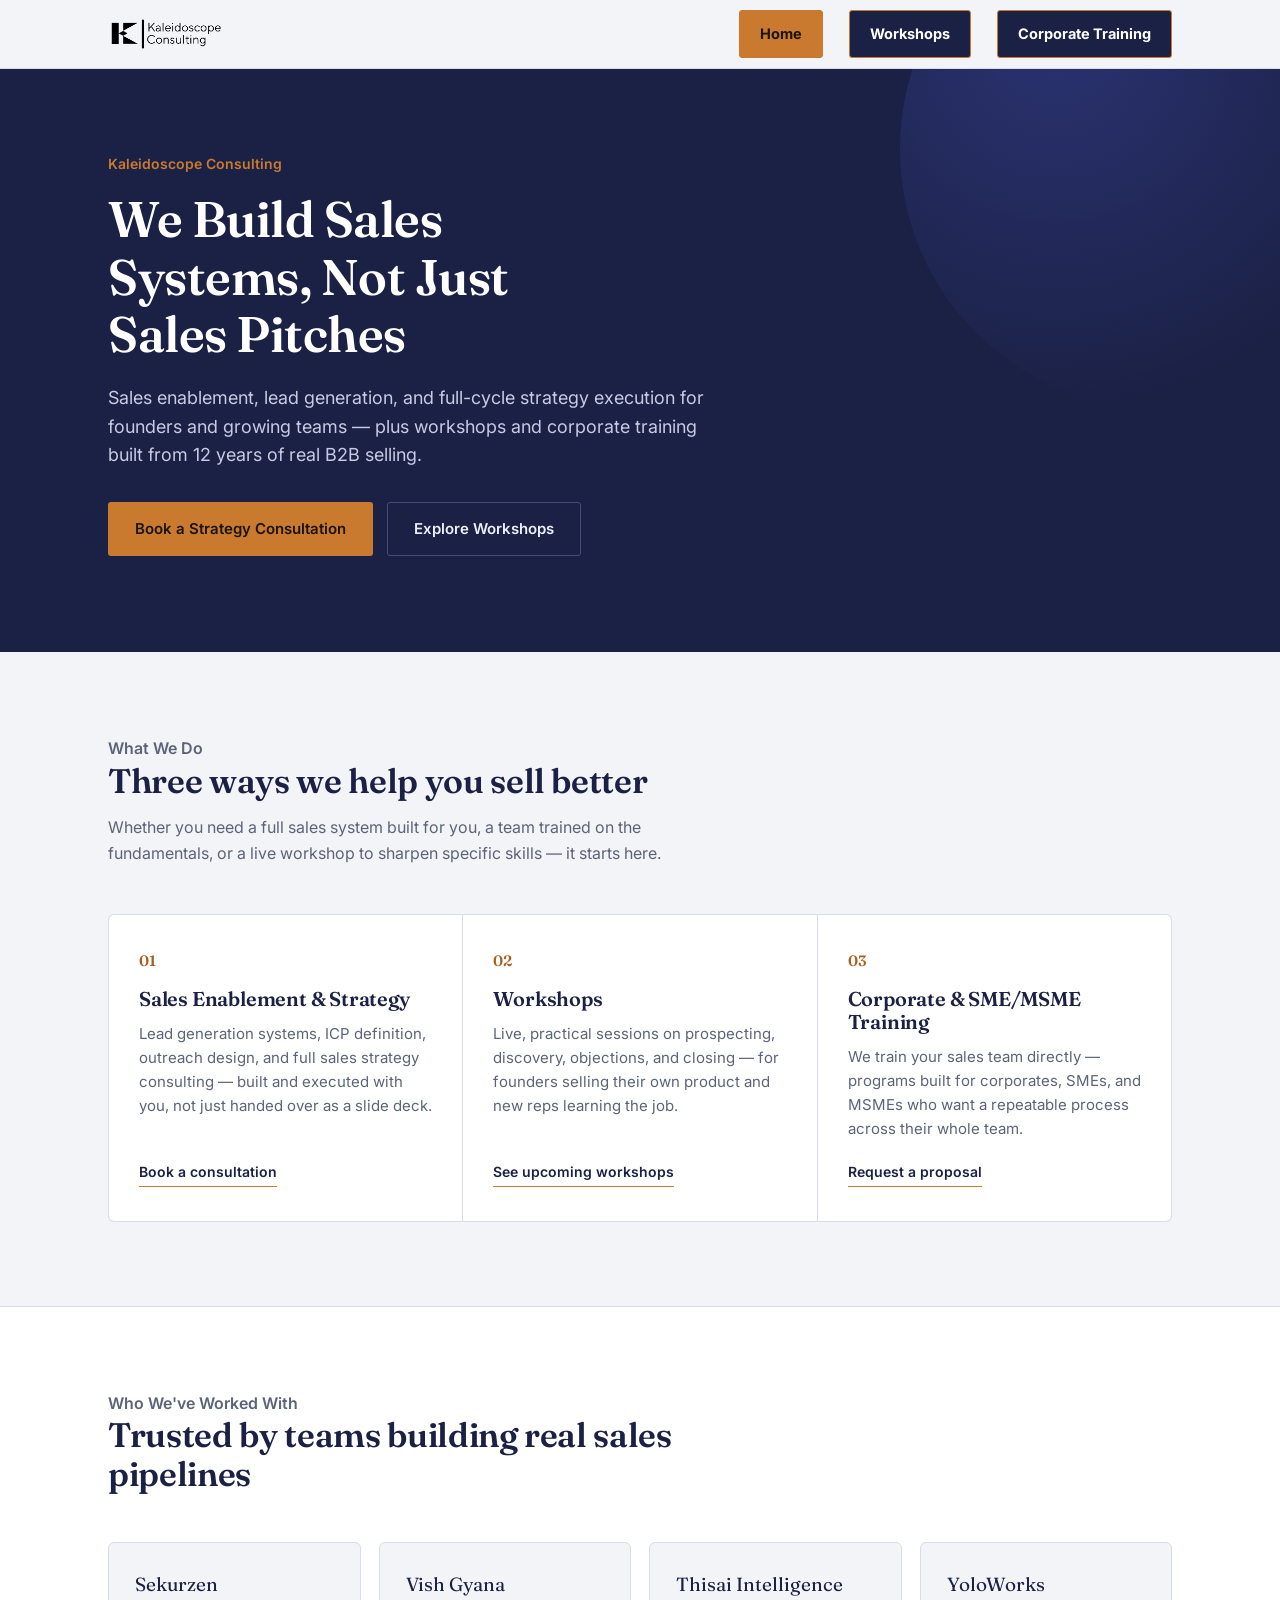
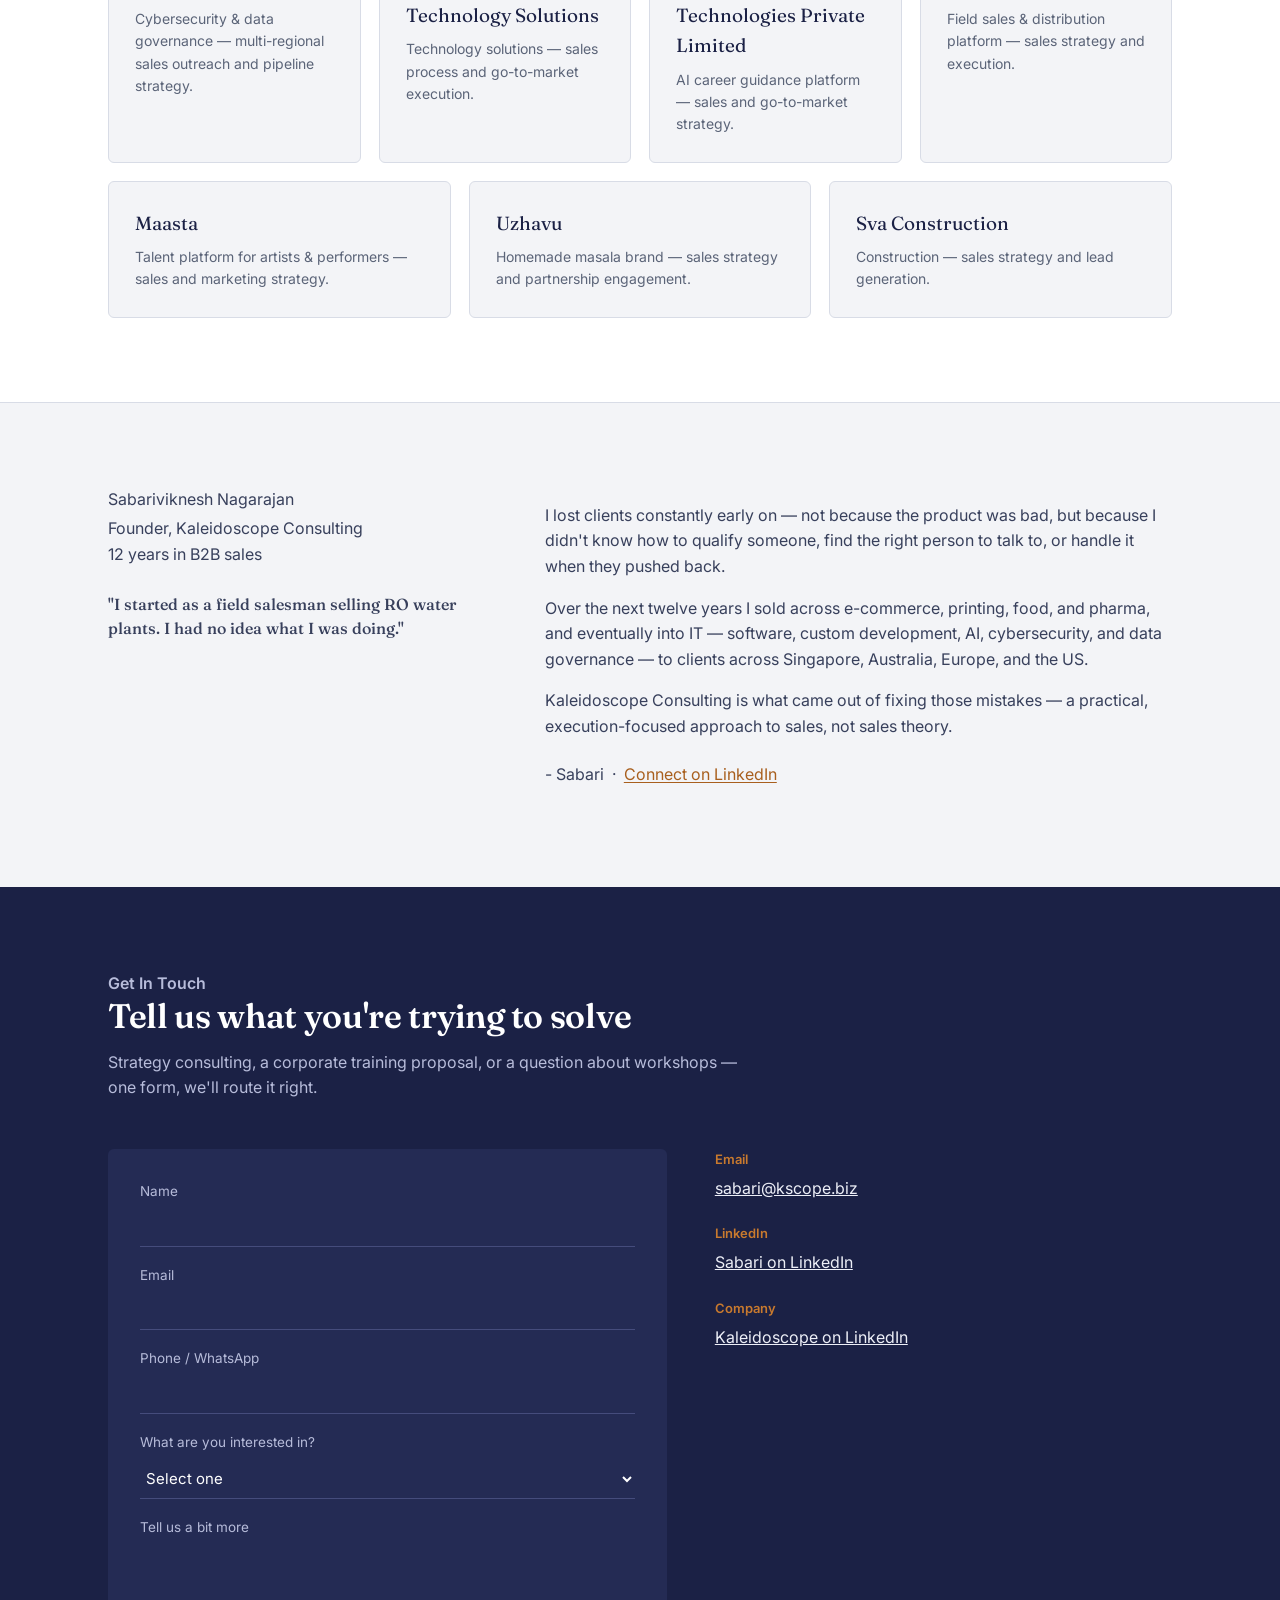
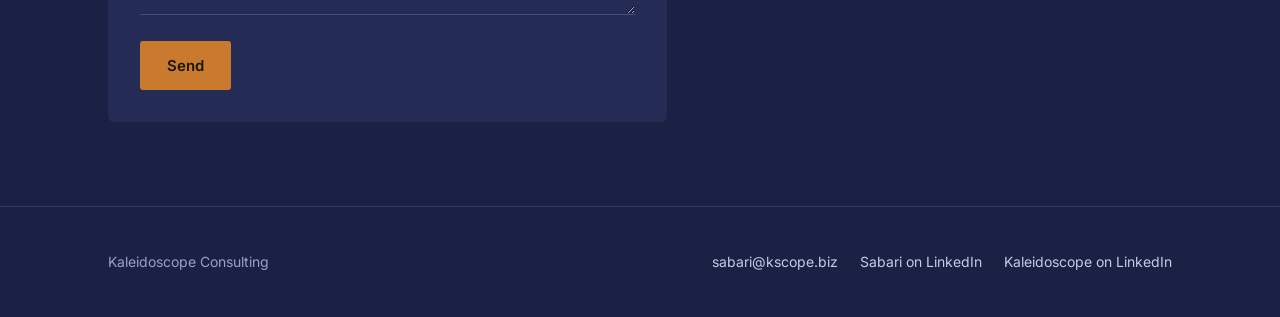
==== index.html @ 4e363335 "Add files via upload" ====
<!DOCTYPE html>
<html lang="en">
<head>
<meta charset="UTF-8" />
<meta name="viewport" content="width=device-width, initial-scale=1.0" />
<title>Kaleidoscope Consulting — Sales Enablement, Workshops & Corporate Training</title>
<link rel="preconnect" href="https://fonts.googleapis.com">
<link rel="preconnect" href="https://fonts.gstatic.com" crossorigin>
<link href="https://fonts.googleapis.com/css2?family=Fraunces:opsz,wght@9..144,400;9..144,500;9..144,600;9..144,700&family=Inter:wght@400;500;600;700&display=swap" rel="stylesheet">
<style>
  :root{
    --ink:#1B2145;
    --ink-2:#242B54;
    --paper:#F3F4F7;
    --paper-2:#FFFFFF;
    --text:#20233B;
    --slate:#5B6478;
    --line:#D8DCE6;
    --amber:#C97A2E;
    --amber-deep:#A85F1E;
  }
  *{box-sizing:border-box;}
  html{scroll-behavior:smooth;}
  @media (prefers-reduced-motion: reduce){ html{scroll-behavior:auto;} *{animation:none !important; transition:none !important;} }
  body{ margin:0; font-family:'Inter',-apple-system,sans-serif; color:var(--text); background:var(--paper); line-height:1.6; }
  h1,h2,h3,.serif{ font-family:'Fraunces',Georgia,serif; font-weight:600; color:var(--ink); line-height:1.15; letter-spacing:-0.01em; }
  a{color:inherit;} img{max-width:100%; display:block;}
  .wrap{max-width:1120px; margin:0 auto; padding:0 28px;}
  a:focus-visible, button:focus-visible{ outline:2px solid var(--amber); outline-offset:3px; }

  nav{ position:sticky; top:0; z-index:40; background:var(--paper); border-bottom:1px solid var(--line); }
  nav .wrap{ display:flex; align-items:center; justify-content:space-between; height:68px; }
  .brand img{height:32px; width:auto; display:block;}
  .nav-links{display:flex; gap:26px; align-items:center;}
  .nav-links a{font-size:14.5px; color:var(--slate); text-decoration:none;}
  .nav-links a:hover{color:var(--ink);}
  .nav-cta{ background:var(--ink); color:#FFFFFF !important; padding:11px 20px; border-radius:3px; font-size:14px; font-weight:700; text-decoration:none; white-space:nowrap; border:1.5px solid var(--amber); }
  .nav-cta:hover{background:var(--ink-2);}
  .nav-cta.current{background:var(--amber); color:#1B1508 !important;}
  .nav-cta.current:hover{background:var(--amber-deep); color:#fff !important;}
  @media (max-width:820px){ .nav-links a:not(.nav-cta){display:none;} }

  .hero{ background:var(--ink); color:#EDEFF7; padding:84px 0 96px; position:relative; overflow:hidden; }
  .hero:before{ content:""; position:absolute; right:-140px; top:-180px; width:520px; height:520px; border-radius:50%; background:radial-gradient(circle at 30% 30%, #2A3270, transparent 70%); }
  .hero .wrap{position:relative;}
  .kicker{font-size:14px; color:var(--amber); font-weight:600; margin:0 0 16px;}
  .hero h1{ color:#fff; font-size:clamp(32px,4.6vw,50px); margin:0 0 20px; max-width:16ch; }
  .hero p.lede{ font-size:18px; color:#C7CBE2; max-width:56ch; margin:0 0 32px; }
  .hero-ctas{display:flex; gap:14px; flex-wrap:wrap;}
  .btn{ display:inline-block; padding:14px 26px; border-radius:3px; font-weight:600; font-size:15px; text-decoration:none; border:1px solid transparent; cursor:pointer; font-family:inherit; }
  .btn-primary{background:var(--amber); color:#1B1508;}
  .btn-primary:hover{background:var(--amber-deep);}
  .btn-ghost{background:transparent; color:#EDEFF7; border-color:#454C7C;}
  .btn-ghost:hover{border-color:#828AC0;}
  .btn-dark{background:var(--ink); color:#fff;}
  .btn-dark:hover{background:var(--ink-2);}

  section{padding:84px 0;}
  .section-head{max-width:640px; margin:0 0 48px;}
  .section-head h2{font-size:clamp(26px,3.2vw,34px); margin:0 0 14px;}
  .section-head p{color:var(--slate); font-size:16px; margin:0;}
  .label{display:inline-block; font-size:13px; font-weight:600; color:var(--amber-deep); margin:0 0 10px;}

  /* PILLARS */
  .pillars{display:grid; grid-template-columns:repeat(3,1fr); gap:1px; background:var(--line); border:1px solid var(--line); border-radius:6px; overflow:hidden;}
  @media (max-width:860px){ .pillars{grid-template-columns:1fr;} }
  .pillar{background:var(--paper-2); padding:34px 30px; display:flex; flex-direction:column;}
  .pillar .num{font-family:'Fraunces',serif; font-size:15px; color:var(--amber-deep); font-weight:600; margin-bottom:14px;}
  .pillar h3{font-size:20px; margin:0 0 12px;}
  .pillar p{color:var(--slate); font-size:15px; margin:0 0 20px; flex-grow:1;}
  .pillar a{font-size:14px; font-weight:600; color:var(--ink); text-decoration:none; border-bottom:1.5px solid var(--amber); padding-bottom:2px; align-self:flex-start;}

  /* CLIENTS */
  .clients{background:var(--paper-2); border-top:1px solid var(--line); border-bottom:1px solid var(--line);}
  .clients-row{display:flex; flex-wrap:wrap; gap:18px; align-items:stretch;}
  .client-card{ flex:1 1 220px; background:var(--paper); border:1px solid var(--line); border-radius:6px; padding:26px; }
  .client-card .name{font-family:'Fraunces',serif; font-size:19px; color:var(--ink); margin:0 0 8px;}
  .client-card .desc{font-size:14px; color:var(--slate); margin:0;}

  /* STORY */
  .story-grid{display:grid; grid-template-columns:0.85fr 1.4fr; gap:56px;}
  @media (max-width:800px){ .story-grid{grid-template-columns:1fr;} }
  .story-name{font-size:22px; margin:0 0 4px;}
  .story-role{color:var(--slate); font-size:15px; margin:0 0 24px;}
  .story-quote{ font-family:'Fraunces',serif; font-size:21px; line-height:1.5; color:var(--ink); margin:0 0 20px; font-weight:500; }
  .story p{font-size:16px; color:#38405C; max-width:62ch;}
  .story-sig{margin-top:22px; font-size:14.5px; color:var(--slate);}
  .story-sig a{color:var(--amber-deep); text-decoration:underline; text-underline-offset:2px;}

  /* CONTACT */
  .contact{background:var(--ink); color:#EDEFF7;}
  .contact .section-head h2{color:#fff;}
  .contact .section-head p{color:#B7BCDA;}
  .contact-grid{display:grid; grid-template-columns:1.1fr 0.9fr; gap:48px; align-items:start;}
  @media (max-width:820px){ .contact-grid{grid-template-columns:1fr;} }
  .contact-form{background:var(--ink-2); border-radius:6px; padding:32px;}
  .field{margin-bottom:18px;}
  .field label{display:block; font-size:13.5px; color:#B7BCDA; margin-bottom:6px;}
  .field input, .field textarea, .field select{ width:100%; border:none; border-bottom:1.5px solid #454C7C; background:transparent; padding:9px 2px; font-family:'Inter',sans-serif; font-size:15px; color:#fff; }
  .field select option{color:#111;}
  .field input:focus, .field textarea:focus, .field select:focus{border-bottom-color:var(--amber);}
  .field textarea{resize:vertical; min-height:70px;}
  .contact-points{display:flex; flex-direction:column; gap:22px;}
  .contact-point .k{font-size:13px; color:var(--amber); font-weight:600; margin:0 0 6px;}
  .contact-point .v{font-size:16px; color:#EDEFF7; margin:0;}
  .contact-point a{color:#EDEFF7; text-decoration:underline;}

  footer{background:var(--ink); color:#9AA0C9; padding:44px 0; font-size:14px; border-top:1px solid #333A6E;}
  footer .wrap{display:flex; justify-content:space-between; flex-wrap:wrap; gap:14px;}
  footer a{color:#C7CBE2; text-decoration:none;}
  footer a:hover{color:#fff;}
  .footer-links{display:flex; gap:22px; flex-wrap:wrap;}
</style>
</head>
<body>

<nav>
  <div class="wrap">
    <a class="brand" href="index.html"><img src="[data-uri]" alt="Kaleidoscope Consulting" /></a>
    <div class="nav-links">
      <a class="nav-cta current" href="index.html">Home</a>
      <a class="nav-cta" href="workshops.html">Workshops</a>
      <a class="nav-cta" href="corporate-training.html">Corporate Training</a>
    </div>
  </div>
</nav>

<header class="hero">
  <div class="wrap">
    <p class="kicker">Kaleidoscope Consulting</p>
    <h1>We Build Sales Systems, Not Just Sales Pitches</h1>
    <p class="lede">Sales enablement, lead generation, and full-cycle strategy execution for founders and growing teams — plus workshops and corporate training built from 12 years of real B2B selling.</p>
    <div class="hero-ctas">
      <a class="btn btn-primary" href="#contact">Book a Strategy Consultation</a>
      <a class="btn btn-ghost" href="workshops.html">Explore Workshops</a>
    </div>
  </div>
</header>

<section id="strategy">
  <div class="wrap">
    <div class="section-head">
      <p class="label">What We Do</p>
      <h2>Three ways we help you sell better</h2>
      <p>Whether you need a full sales system built for you, a team trained on the fundamentals, or a live workshop to sharpen specific skills — it starts here.</p>
    </div>

    <div class="pillars">
      <div class="pillar">
        <div class="num">01</div>
        <h3>Sales Enablement & Strategy</h3>
        <p>Lead generation systems, ICP definition, outreach design, and full sales strategy consulting — built and executed with you, not just handed over as a slide deck.</p>
        <a href="#contact">Book a consultation</a>
      </div>
      <div class="pillar">
        <div class="num">02</div>
        <h3>Workshops</h3>
        <p>Live, practical sessions on prospecting, discovery, objections, and closing — for founders selling their own product and new reps learning the job.</p>
        <a href="workshops.html">See upcoming workshops</a>
      </div>
      <div class="pillar">
        <div class="num">03</div>
        <h3>Corporate & SME/MSME Training</h3>
        <p>We train your sales team directly — programs built for corporates, SMEs, and MSMEs who want a repeatable process across their whole team.</p>
        <a href="#contact">Request a proposal</a>
      </div>
    </div>
  </div>
</section>

<section class="clients" id="clients">
  <div class="wrap">
    <div class="section-head">
      <p class="label">Who We've Worked With</p>
      <h2>Trusted by teams building real sales pipelines</h2>
    </div>
    <div class="clients-row">
      <div class="client-card">
        <p class="name">Sekurzen</p>
        <p class="desc">Cybersecurity & data governance — multi-regional sales outreach and pipeline strategy.</p>
      </div>
      <div class="client-card">
        <p class="name">Vish Gyana Technology Solutions</p>
        <p class="desc">Technology solutions — sales process and go-to-market execution.</p>
      </div>
      <div class="client-card">
        <p class="name">Thisai Intelligence Technologies Private Limited</p>
        <p class="desc">AI career guidance platform — sales and go-to-market strategy.</p>
      </div>
      <div class="client-card">
        <p class="name">YoloWorks</p>
        <p class="desc">Field sales & distribution platform — sales strategy and execution.</p>
      </div>
      <div class="client-card">
        <p class="name">Maasta</p>
        <p class="desc">Talent platform for artists & performers — sales and marketing strategy.</p>
      </div>
      <div class="client-card">
        <p class="name">Uzhavu</p>
        <p class="desc">Homemade masala brand — sales strategy and partnership engagement.</p>
      </div>
      <div class="client-card">
        <p class="name">Sva Construction</p>
        <p class="desc">Construction — sales strategy and lead generation.</p>
      </div>
    </div>
  </div>
</section>

<section class="story">
  <div class="wrap story-grid">
    <div>
      <p class="story-name">Sabariviknesh Nagarajan</p>
      <p class="story-role">Founder, Kaleidoscope Consulting<br>12 years in B2B sales</p>
      <p class="story-quote">"I started as a field salesman selling RO water plants. I had no idea what I was doing."</p>
    </div>
    <div>
      <p>I lost clients constantly early on — not because the product was bad, but because I didn't know how to qualify someone, find the right person to talk to, or handle it when they pushed back.</p>
      <p>Over the next twelve years I sold across e-commerce, printing, food, and pharma, and eventually into IT — software, custom development, AI, cybersecurity, and data governance — to clients across Singapore, Australia, Europe, and the US.</p>
      <p>Kaleidoscope Consulting is what came out of fixing those mistakes — a practical, execution-focused approach to sales, not sales theory.</p>
      <p class="story-sig">- Sabari &nbsp;·&nbsp; <a href="https://www.linkedin.com/in/sabariviknesh/" target="_blank" rel="noopener">Connect on LinkedIn</a></p>
    </div>
  </div>
</section>

<section class="contact" id="contact">
  <div class="wrap">
    <div class="section-head">
      <p class="label">Get In Touch</p>
      <h2>Tell us what you're trying to solve</h2>
      <p>Strategy consulting, a corporate training proposal, or a question about workshops — one form, we'll route it right.</p>
    </div>

    <div class="contact-grid">
      <form class="contact-form" action="https://formsubmit.co/sabari@kscope.biz" method="POST">
        <input type="hidden" name="_subject" value="Kaleidoscope Consulting — Website Enquiry" />
        <input type="hidden" name="_captcha" value="false" />
        <div class="field">
          <label for="c-name">Name</label>
          <input id="c-name" name="Name" type="text" required />
        </div>
        <div class="field">
          <label for="c-email">Email</label>
          <input id="c-email" name="Email" type="email" required />
        </div>
        <div class="field">
          <label for="c-phone">Phone / WhatsApp</label>
          <input id="c-phone" name="Phone" type="tel" required />
        </div>
        <div class="field">
          <label for="c-interest">What are you interested in?</label>
          <select id="c-interest" name="Interested In" required>
            <option value="">Select one</option>
            <option value="Sales Enablement & Strategy">Sales Enablement & Strategy</option>
            <option value="Workshops">Workshops</option>
            <option value="Corporate / SME / MSME Training">Corporate / SME / MSME Training</option>
            <option value="Not sure yet">Not sure yet</option>
          </select>
        </div>
        <div class="field">
          <label for="c-msg">Tell us a bit more</label>
          <textarea id="c-msg" name="Message" required></textarea>
        </div>
        <button class="btn btn-primary" type="submit">Send</button>
      </form>

      <div class="contact-points">
        <div class="contact-point">
          <p class="k">Email</p>
          <p class="v"><a href="mailto:sabari@kscope.biz">sabari@kscope.biz</a></p>
        </div>
        <div class="contact-point">
          <p class="k">LinkedIn</p>
          <p class="v"><a href="https://www.linkedin.com/in/sabariviknesh/" target="_blank" rel="noopener">Sabari on LinkedIn</a></p>
        </div>
        <div class="contact-point">
          <p class="k">Company</p>
          <p class="v"><a href="https://www.linkedin.com/company/kscope-consulting/?viewAsMember=true" target="_blank" rel="noopener">Kaleidoscope on LinkedIn</a></p>
        </div>
      </div>
    </div>
  </div>
</section>

<footer>
  <div class="wrap">
    <span>Kaleidoscope Consulting</span>
    <div class="footer-links">
      <a href="mailto:sabari@kscope.biz">sabari@kscope.biz</a>
      <a href="https://www.linkedin.com/in/sabariviknesh/" target="_blank" rel="noopener">Sabari on LinkedIn</a>
      <a href="https://www.linkedin.com/company/kscope-consulting/?viewAsMember=true" target="_blank" rel="noopener">Kaleidoscope on LinkedIn</a>
    </div>
  </div>
</footer>

</body>
</html>
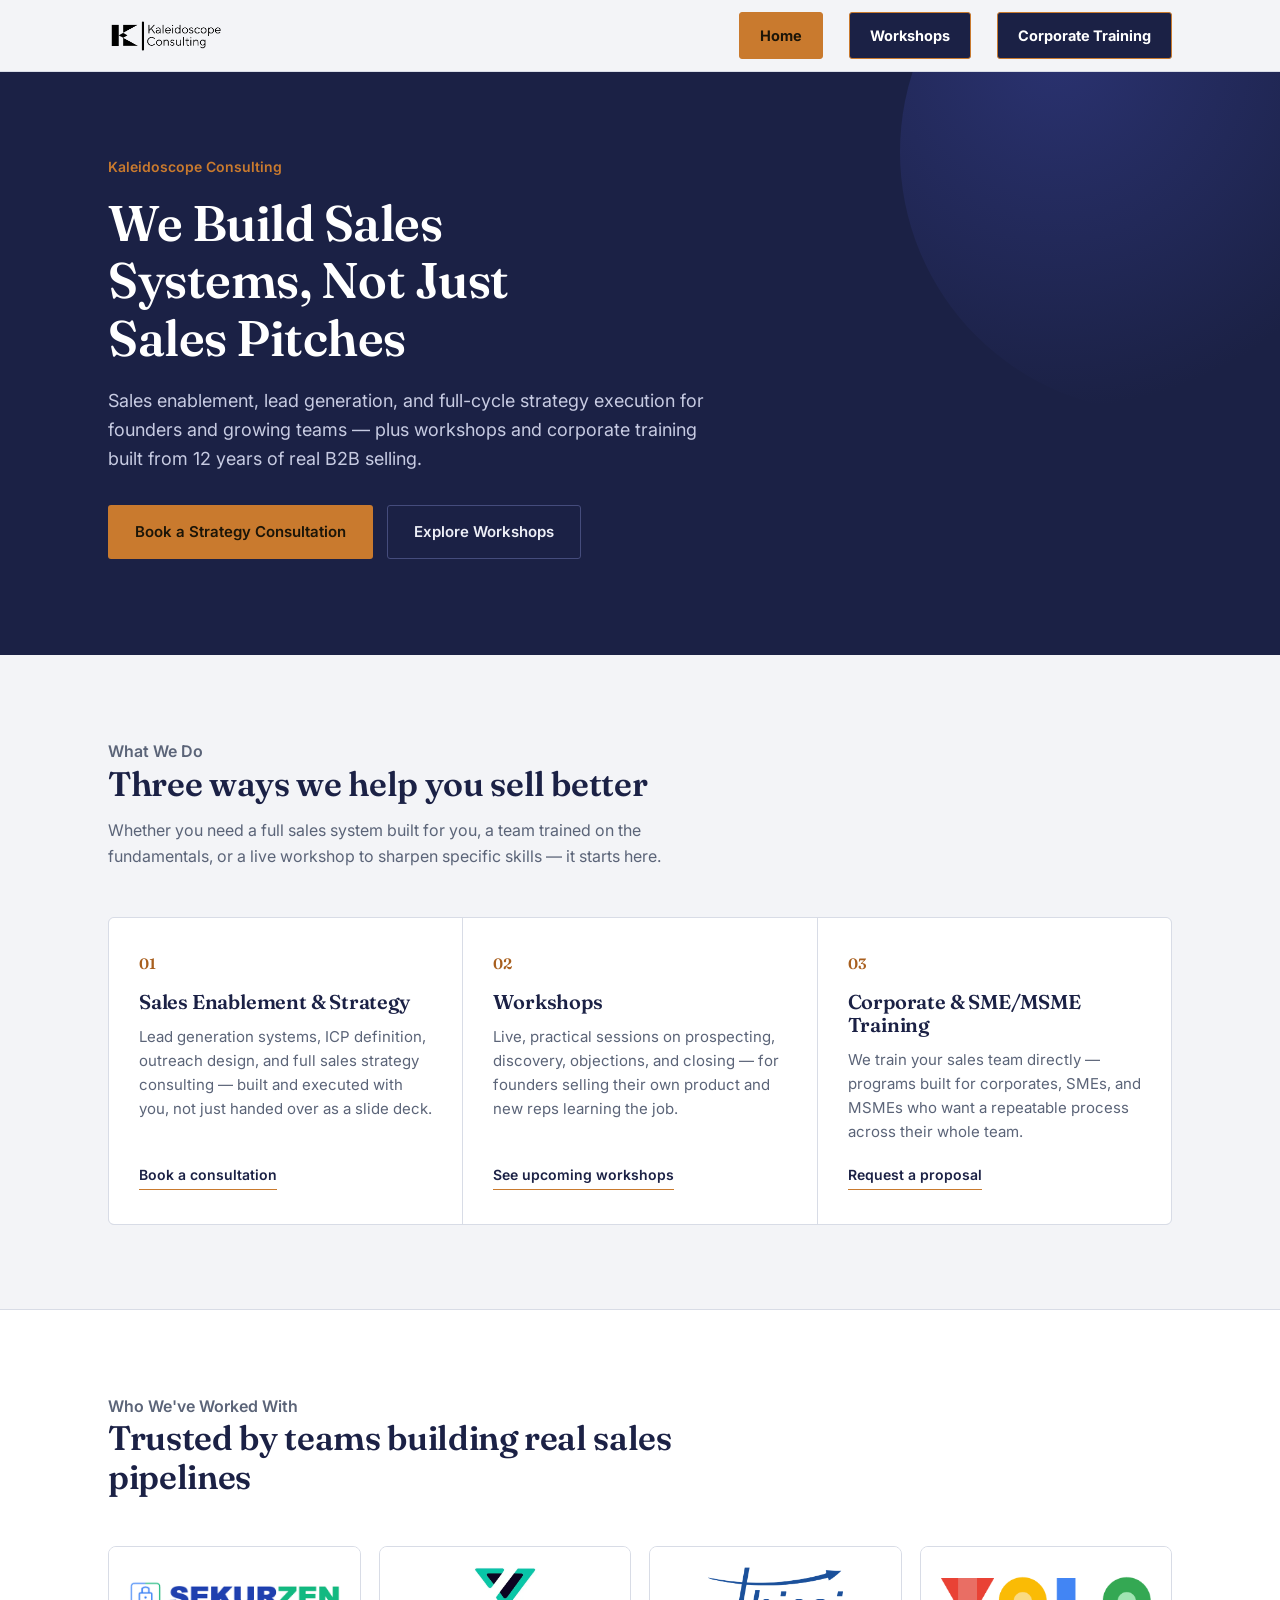
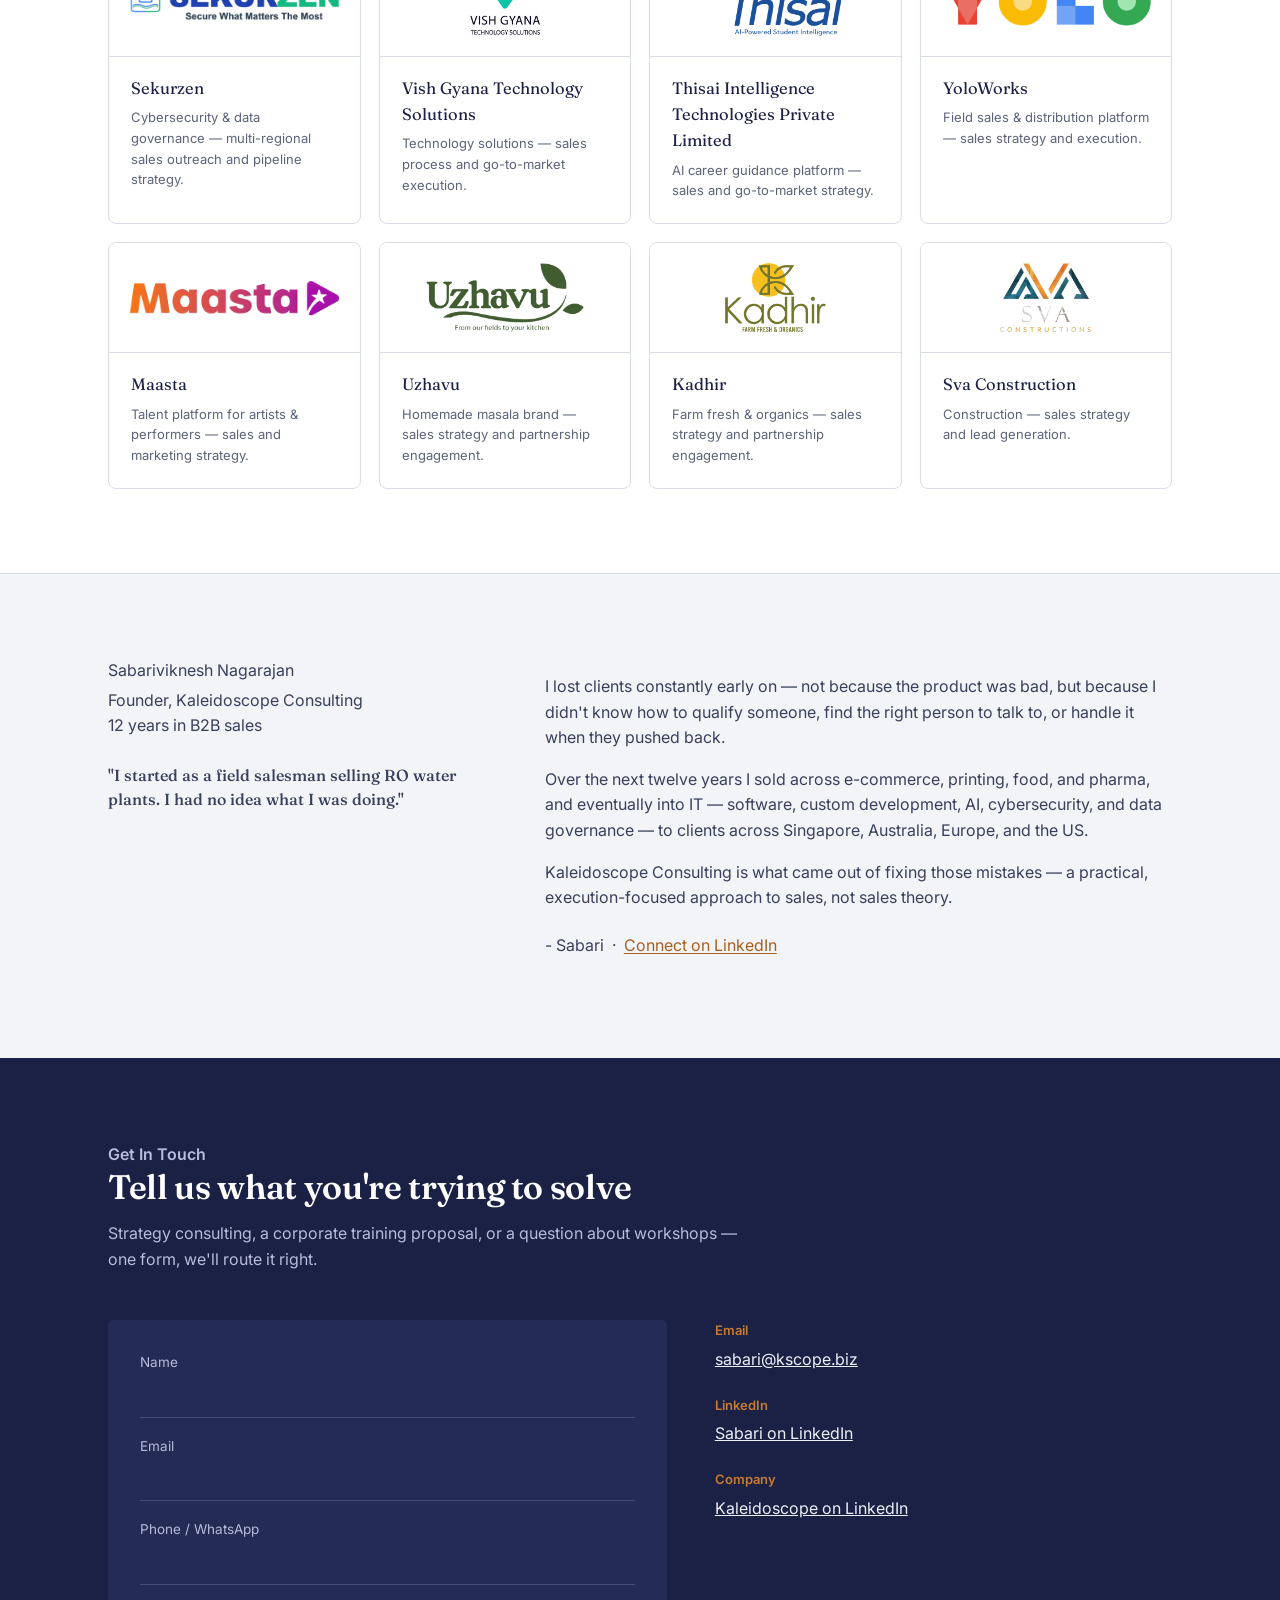
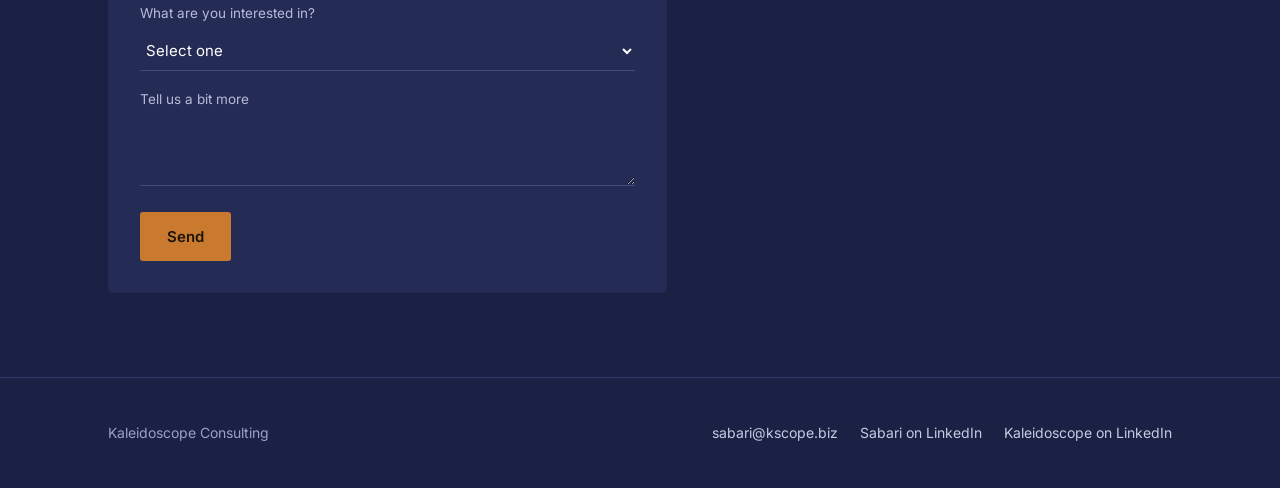
==== commit aa2e10a3: "mobile responsive and logo for clients" ====
--- a/index.html
+++ b/index.html
@@ -29,7 +29,7 @@
   a:focus-visible, button:focus-visible{ outline:2px solid var(--amber); outline-offset:3px; }
 
   nav{ position:sticky; top:0; z-index:40; background:var(--paper); border-bottom:1px solid var(--line); }
-  nav .wrap{ display:flex; align-items:center; justify-content:space-between; height:68px; }
+  nav .wrap{ display:flex; flex-wrap:wrap; align-items:center; justify-content:space-between; gap:10px; padding-top:12px; padding-bottom:12px; min-height:68px; }
   .brand img{height:32px; width:auto; display:block;}
   .nav-links{display:flex; gap:26px; align-items:center;}
   .nav-links a{font-size:14.5px; color:var(--slate); text-decoration:none;}
@@ -39,6 +39,12 @@
   .nav-cta.current{background:var(--amber); color:#1B1508 !important;}
   .nav-cta.current:hover{background:var(--amber-deep); color:#fff !important;}
   @media (max-width:820px){ .nav-links a:not(.nav-cta){display:none;} }
+  @media (max-width:640px){
+    nav .wrap{justify-content:center;}
+    .brand{order:1; width:100%; justify-content:center;}
+    .nav-links{order:2; width:100%; justify-content:center; gap:8px; flex-wrap:wrap;}
+    .nav-cta{padding:9px 14px; font-size:13px;}
+  }
 
   .hero{ background:var(--ink); color:#EDEFF7; padding:84px 0 96px; position:relative; overflow:hidden; }
   .hero:before{ content:""; position:absolute; right:-140px; top:-180px; width:520px; height:520px; border-radius:50%; background:radial-gradient(circle at 30% 30%, #2A3270, transparent 70%); }
@@ -73,9 +79,16 @@
   /* CLIENTS */
   .clients{background:var(--paper-2); border-top:1px solid var(--line); border-bottom:1px solid var(--line);}
   .clients-row{display:flex; flex-wrap:wrap; gap:18px; align-items:stretch;}
-  .client-card{ flex:1 1 220px; background:var(--paper); border:1px solid var(--line); border-radius:6px; padding:26px; }
-  .client-card .name{font-family:'Fraunces',serif; font-size:19px; color:var(--ink); margin:0 0 8px;}
-  .client-card .desc{font-size:14px; color:var(--slate); margin:0;}
+  .client-card{ flex:1 1 240px; background:var(--paper-2); border:1px solid var(--line); border-radius:8px; padding:0; overflow:hidden; transition:transform 0.15s ease, box-shadow 0.15s ease; }
+  .client-card:hover{ transform:translateY(-3px); box-shadow:0 10px 24px -10px rgba(20,24,60,0.2); }
+  .client-logo-wrap{
+    height:110px; display:flex; align-items:center; justify-content:center;
+    background:#fff; padding:20px; border-bottom:1px solid var(--line);
+  }
+  .client-logo-wrap img{ max-height:100%; max-width:100%; width:auto; height:auto; object-fit:contain; }
+  .client-card-body{ padding:18px 22px 22px; }
+  .client-card .name{font-family:'Fraunces',serif; font-size:16.5px; color:var(--ink); margin:0 0 6px;}
+  .client-card .desc{font-size:13px; color:var(--slate); margin:0;}
 
   /* STORY */
   .story-grid{display:grid; grid-template-columns:0.85fr 1.4fr; gap:56px;}
@@ -176,32 +189,60 @@
     </div>
     <div class="clients-row">
       <div class="client-card">
-        <p class="name">Sekurzen</p>
-        <p class="desc">Cybersecurity & data governance — multi-regional sales outreach and pipeline strategy.</p>
-      </div>
-      <div class="client-card">
-        <p class="name">Vish Gyana Technology Solutions</p>
-        <p class="desc">Technology solutions — sales process and go-to-market execution.</p>
-      </div>
-      <div class="client-card">
-        <p class="name">Thisai Intelligence Technologies Private Limited</p>
-        <p class="desc">AI career guidance platform — sales and go-to-market strategy.</p>
-      </div>
-      <div class="client-card">
-        <p class="name">YoloWorks</p>
-        <p class="desc">Field sales & distribution platform — sales strategy and execution.</p>
-      </div>
-      <div class="client-card">
-        <p class="name">Maasta</p>
-        <p class="desc">Talent platform for artists & performers — sales and marketing strategy.</p>
-      </div>
-      <div class="client-card">
-        <p class="name">Uzhavu</p>
-        <p class="desc">Homemade masala brand — sales strategy and partnership engagement.</p>
-      </div>
-      <div class="client-card">
-        <p class="name">Sva Construction</p>
-        <p class="desc">Construction — sales strategy and lead generation.</p>
+        <div class="client-logo-wrap"><img src="[data-uri]" alt="Sekurzen logo" /></div>
+        <div class="client-card-body">
+          <p class="name">Sekurzen</p>
+          <p class="desc">Cybersecurity &amp; data governance — multi-regional sales outreach and pipeline strategy.</p>
+        </div>
+      </div>
+      <div class="client-card">
+        <div class="client-logo-wrap"><img src="[data-uri]" alt="Vish Gyana Technology Solutions logo" /></div>
+        <div class="client-card-body">
+          <p class="name">Vish Gyana Technology Solutions</p>
+          <p class="desc">Technology solutions — sales process and go-to-market execution.</p>
+        </div>
+      </div>
+      <div class="client-card">
+        <div class="client-logo-wrap"><img src="[data-uri]" alt="Thisai Intelligence Technologies Private Limited logo" /></div>
+        <div class="client-card-body">
+          <p class="name">Thisai Intelligence Technologies Private Limited</p>
+          <p class="desc">AI career guidance platform — sales and go-to-market strategy.</p>
+        </div>
+      </div>
+      <div class="client-card">
+        <div class="client-logo-wrap"><img src="[data-uri]" alt="YoloWorks logo" /></div>
+        <div class="client-card-body">
+          <p class="name">YoloWorks</p>
+          <p class="desc">Field sales &amp; distribution platform — sales strategy and execution.</p>
+        </div>
+      </div>
+      <div class="client-card">
+        <div class="client-logo-wrap"><img src="[data-uri]" alt="Maasta logo" /></div>
+        <div class="client-card-body">
+          <p class="name">Maasta</p>
+          <p class="desc">Talent platform for artists &amp; performers — sales and marketing strategy.</p>
+        </div>
+      </div>
+      <div class="client-card">
+        <div class="client-logo-wrap"><img src="[data-uri]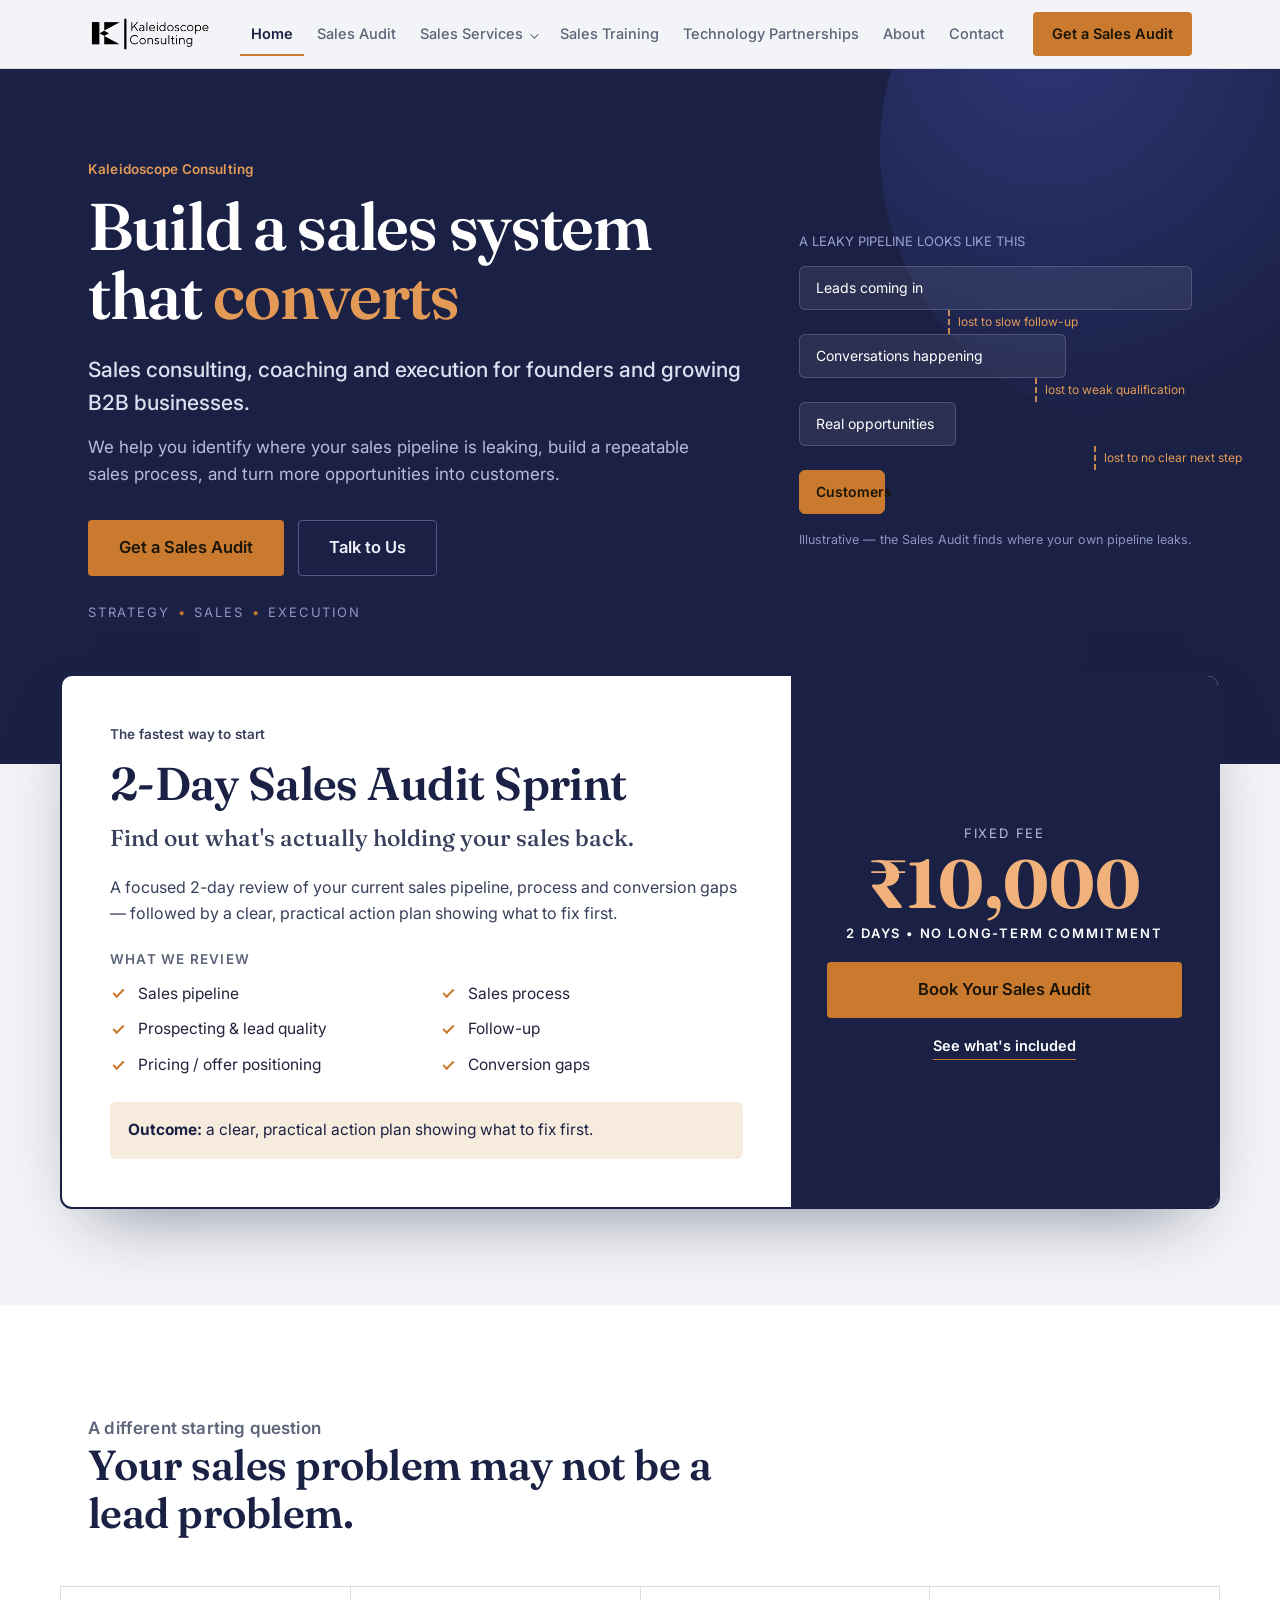
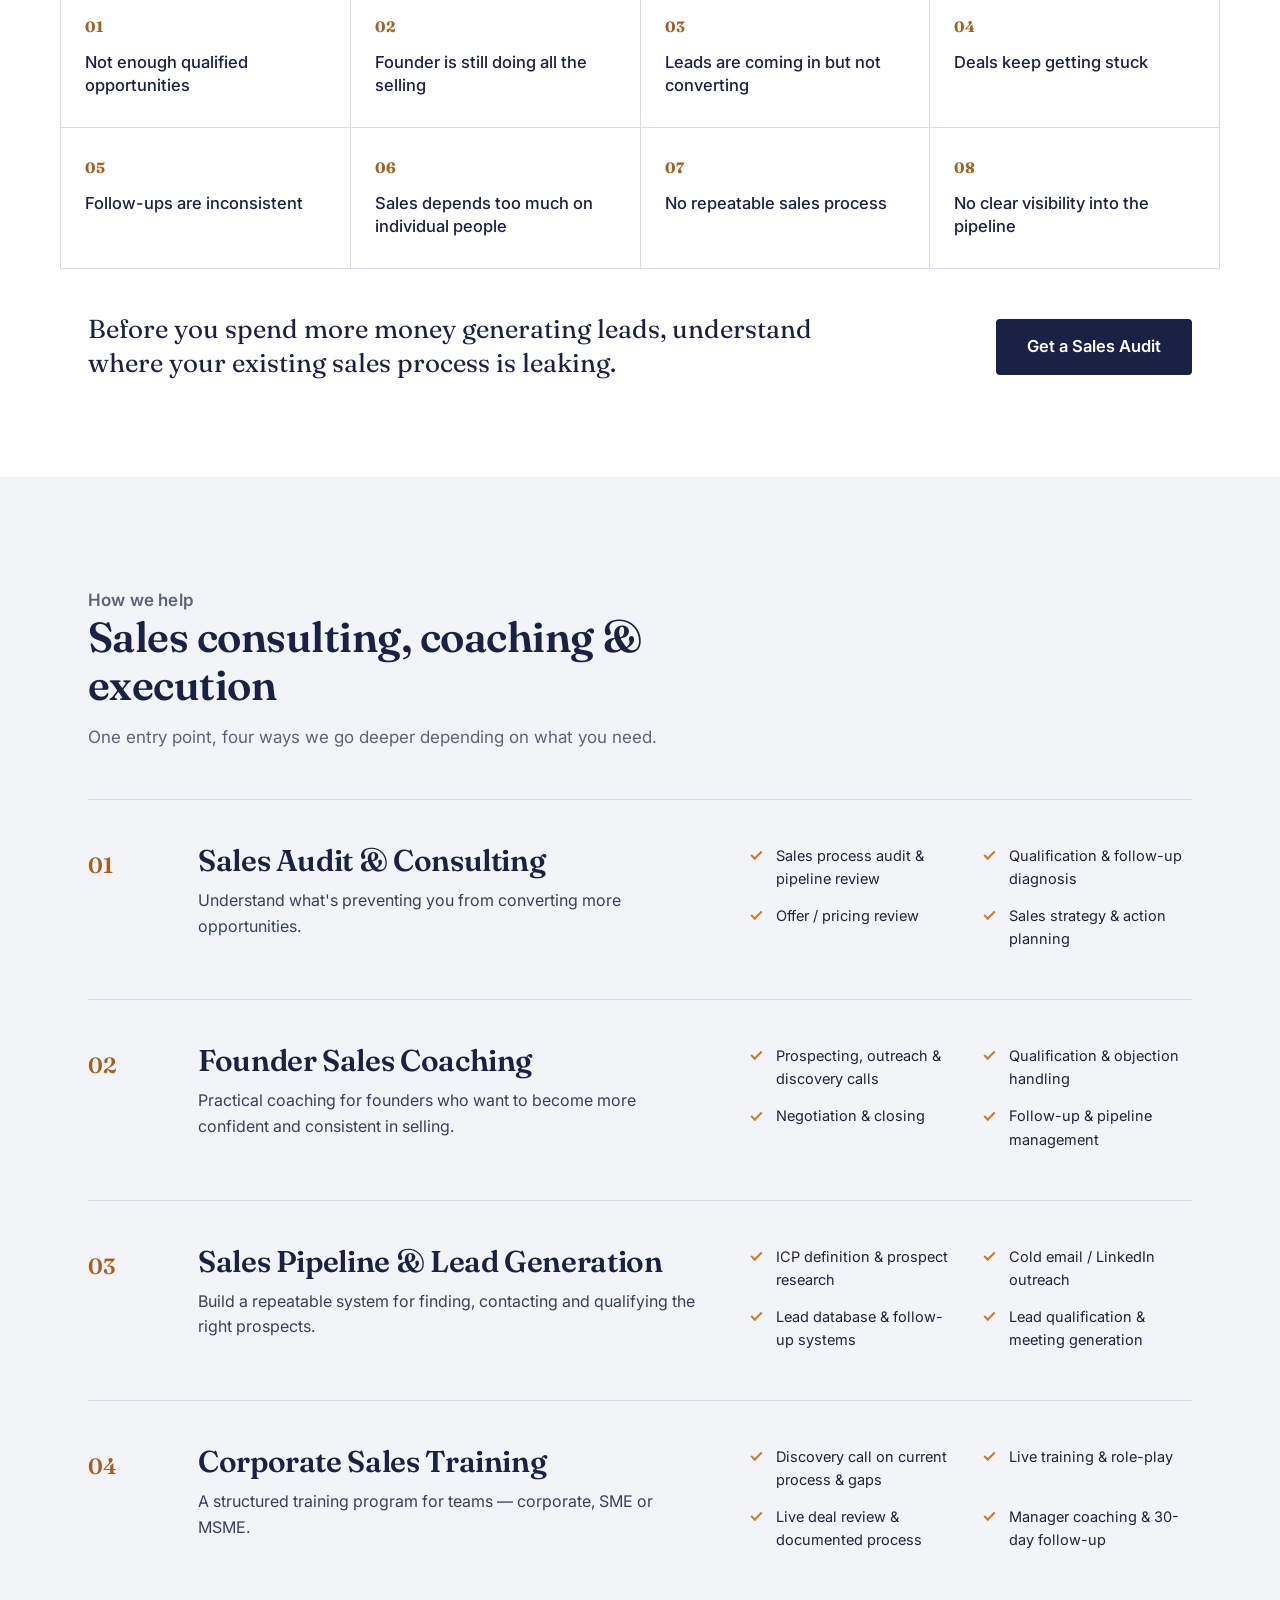
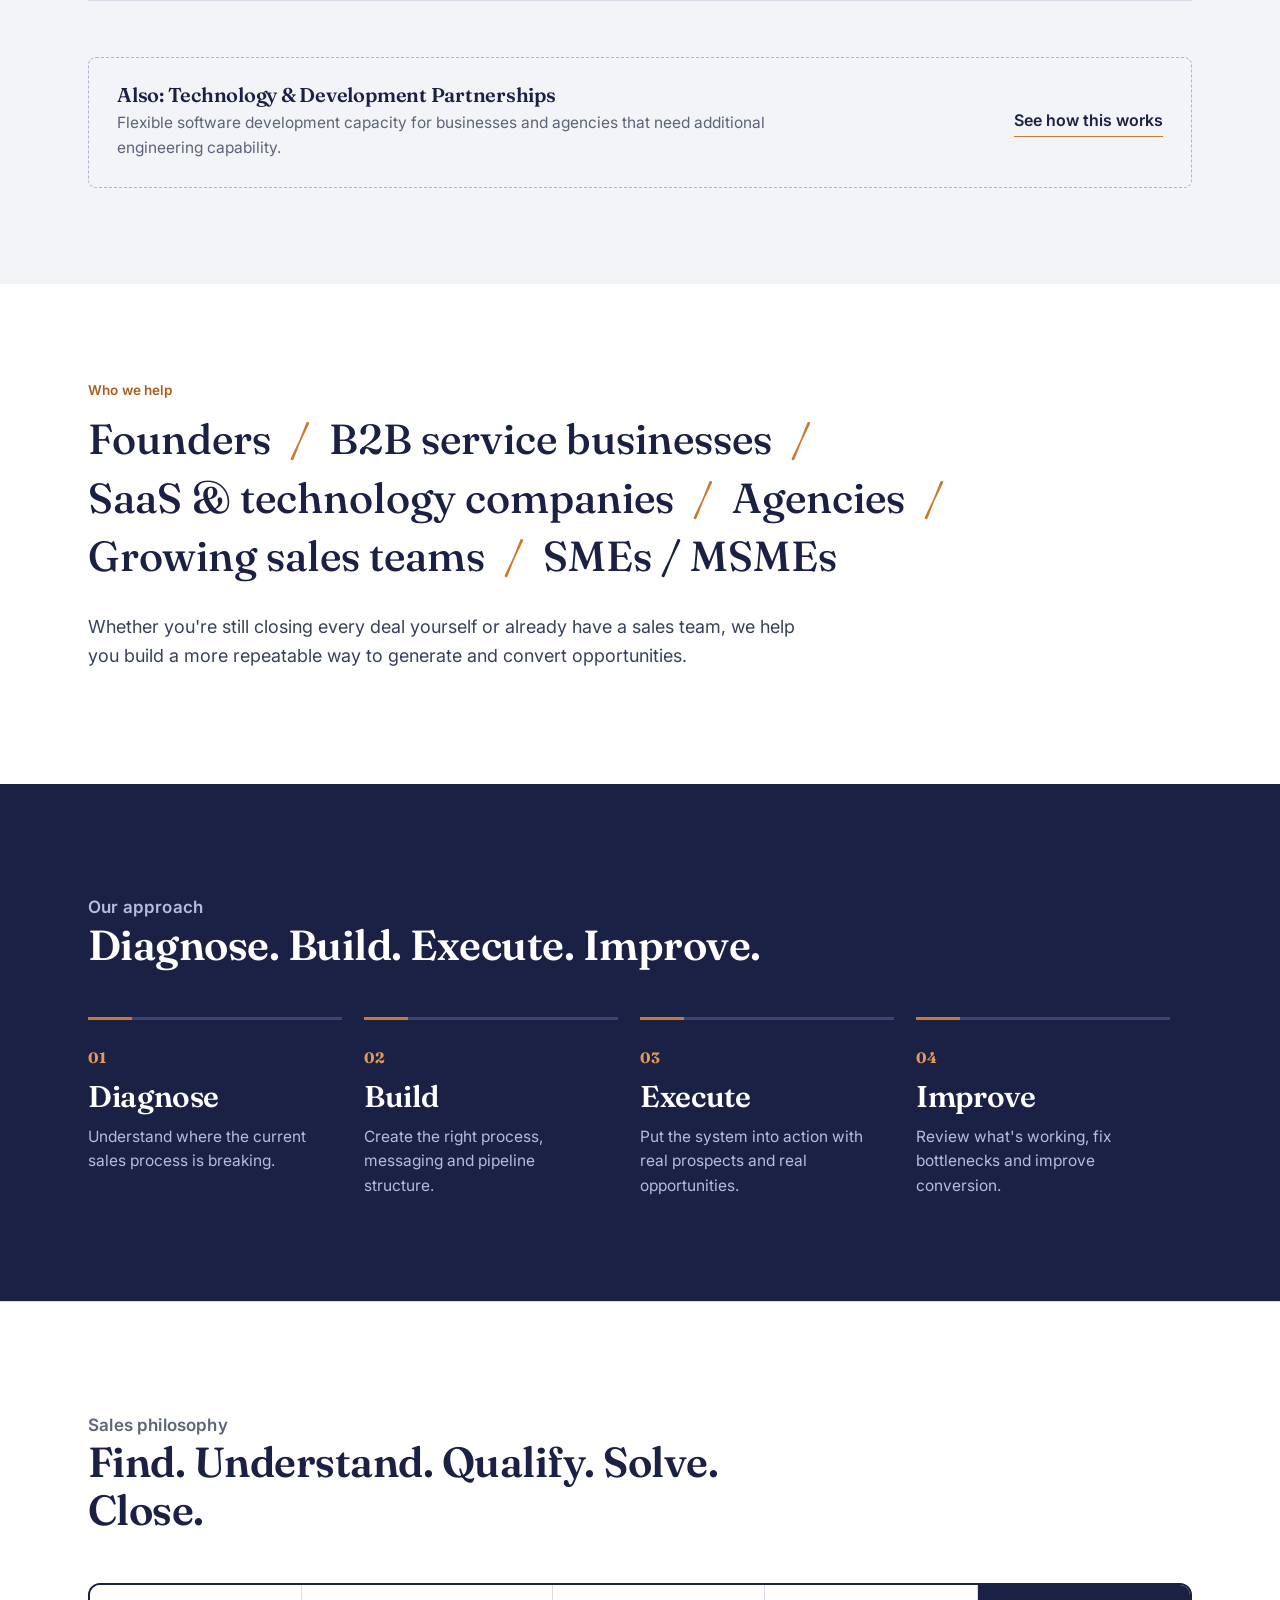
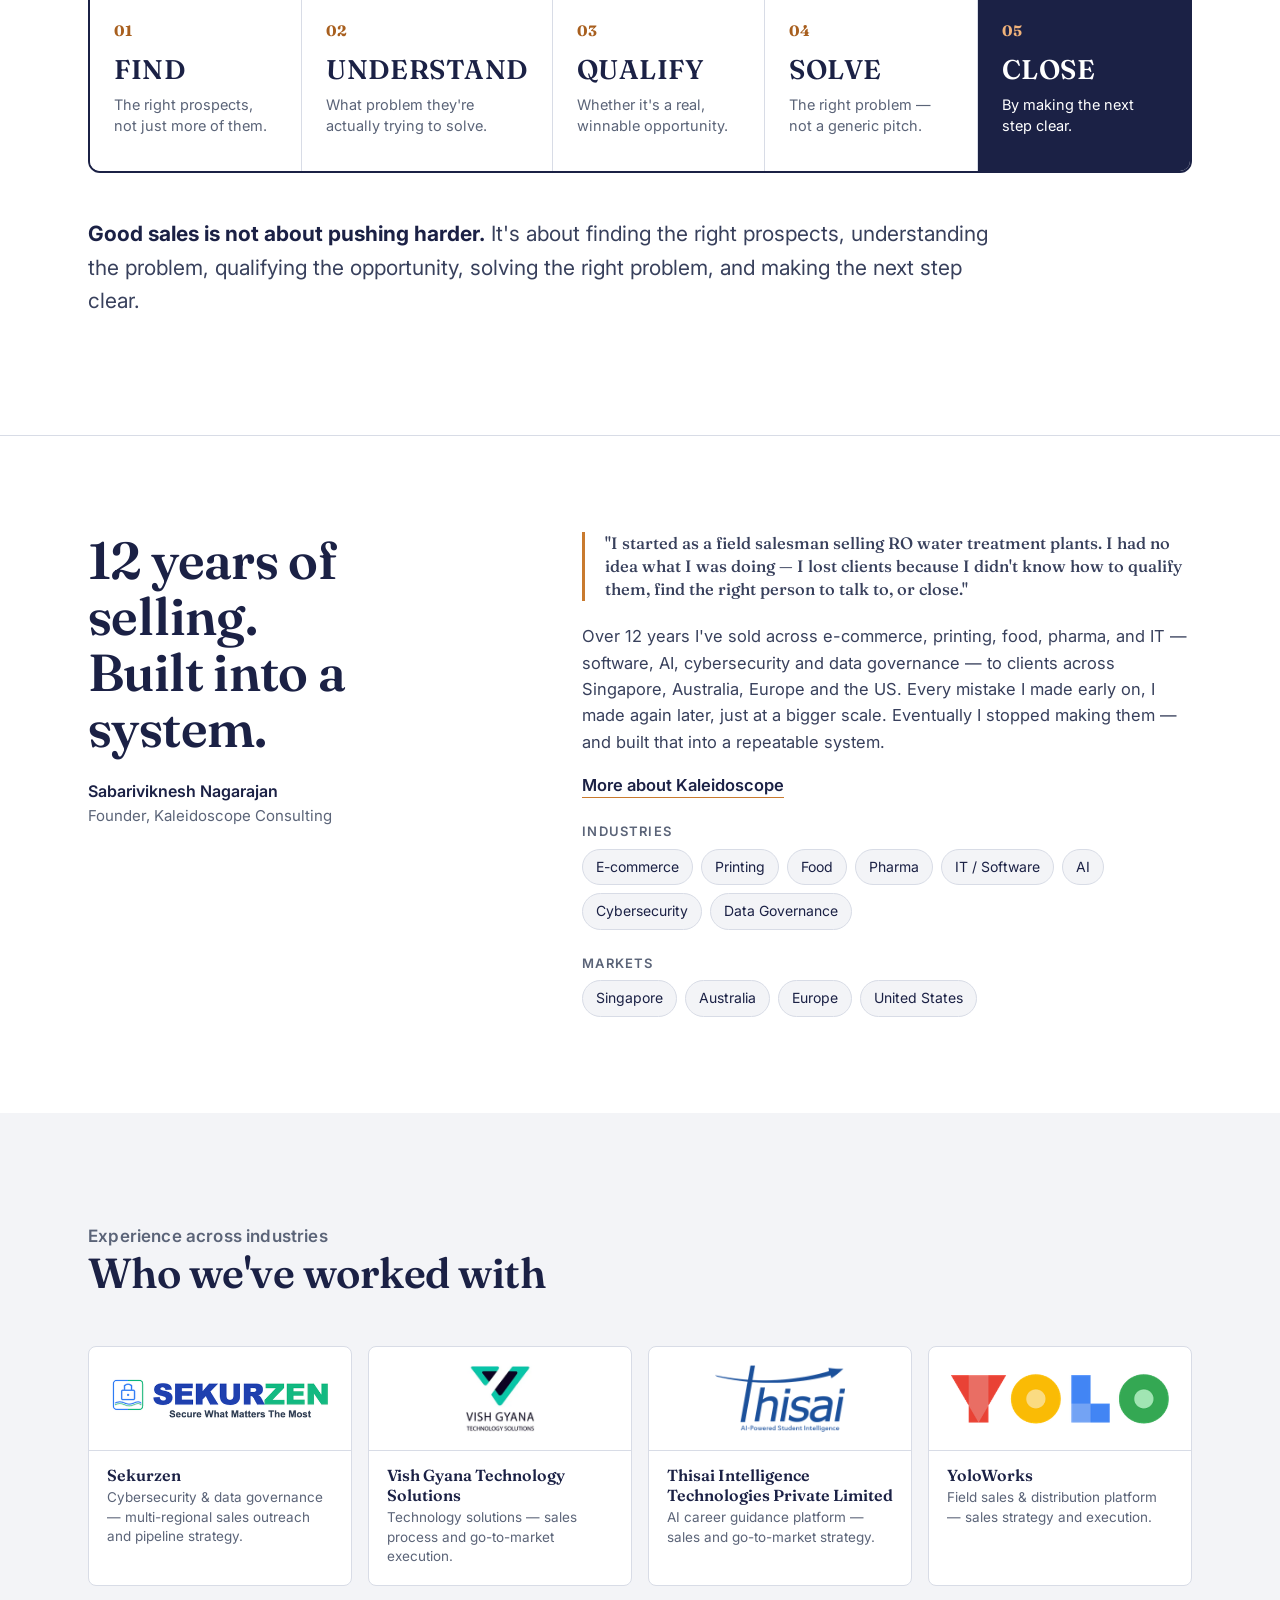
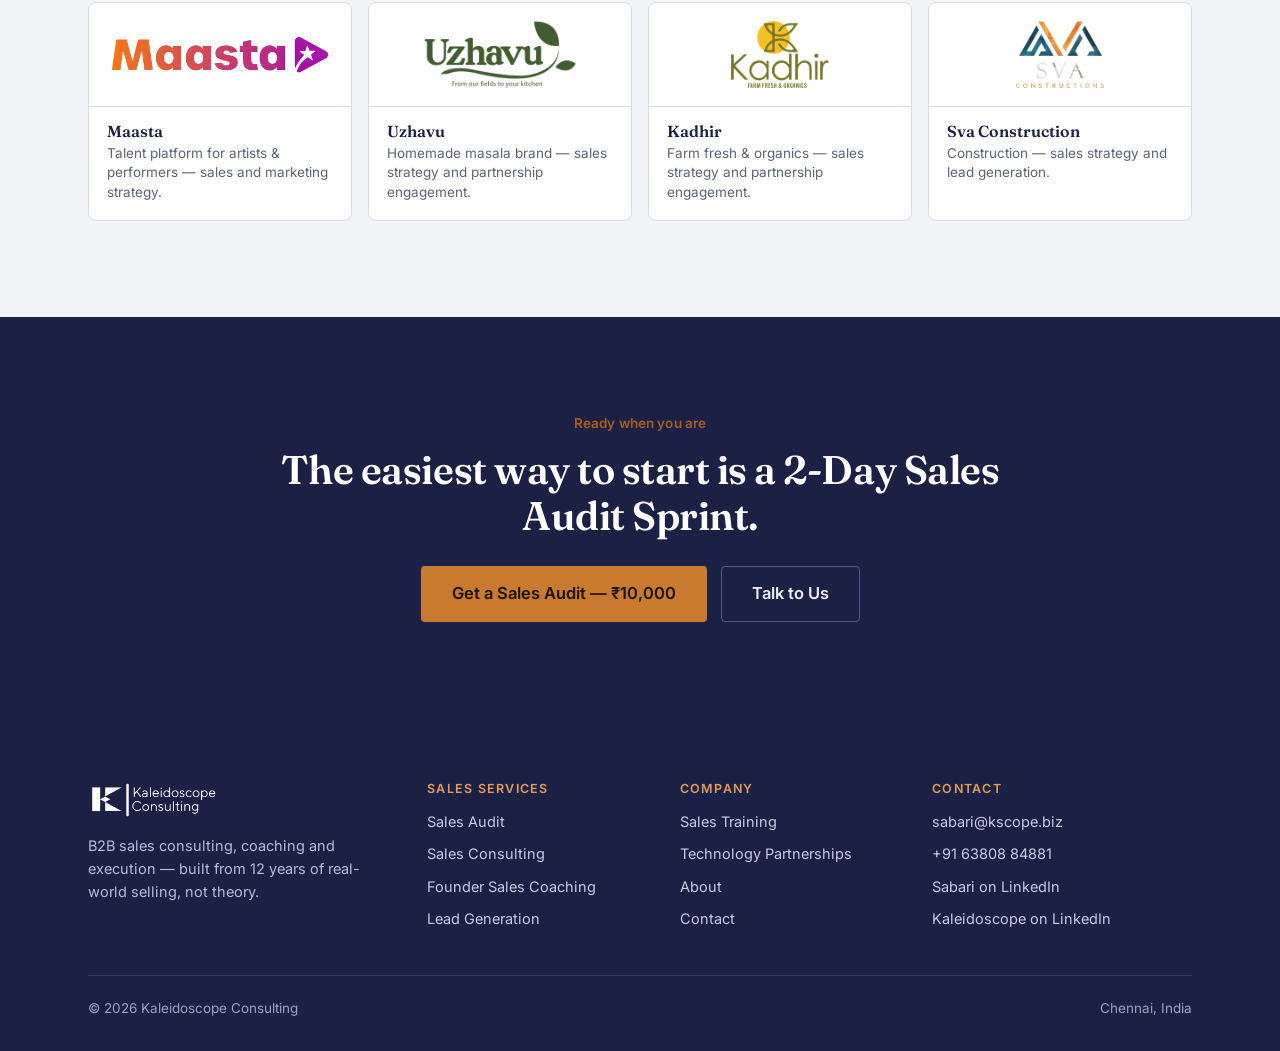
==== commit 5f14d186: "Site revamp V01" ====
--- a/index.html
+++ b/index.html
@@ -2,337 +2,340 @@
 <html lang="en">
 <head>
 <meta charset="UTF-8" />
-<meta name="viewport" content="width=device-width, initial-scale=1.0" />
-<title>Kaleidoscope Consulting — Sales Enablement, Workshops & Corporate Training</title>
+<meta name="viewport" content="width=device-width, initial-scale=1.0, viewport-fit=cover" />
+<title>Kaleidoscope Consulting | B2B Sales Consulting & Growth</title>
+<meta name="description" content="Kaleidoscope Consulting helps founders and growing B2B businesses build repeatable sales systems, improve conversion and generate qualified opportunities." />
+<link rel="canonical" href="https://kscope.biz/" />
+<meta property="og:title" content="Kaleidoscope Consulting | B2B Sales Consulting & Growth" />
+<meta property="og:description" content="Kaleidoscope Consulting helps founders and growing B2B businesses build repeatable sales systems, improve conversion and generate qualified opportunities." />
+<meta property="og:type" content="website" />
+<meta property="og:url" content="https://kscope.biz/" />
+<link rel="icon" type="image/png" href="assets/img/favicon.png" />
+<link rel="apple-touch-icon" href="assets/img/apple-touch-icon.png" />
 <link rel="preconnect" href="https://fonts.googleapis.com">
 <link rel="preconnect" href="https://fonts.gstatic.com" crossorigin>
 <link href="https://fonts.googleapis.com/css2?family=Fraunces:opsz,wght@9..144,400;9..144,500;9..144,600;9..144,700&family=Inter:wght@400;500;600;700&display=swap" rel="stylesheet">
-<style>
-  :root{
-    --ink:#1B2145;
-    --ink-2:#242B54;
-    --paper:#F3F4F7;
-    --paper-2:#FFFFFF;
-    --text:#20233B;
-    --slate:#5B6478;
-    --line:#D8DCE6;
-    --amber:#C97A2E;
-    --amber-deep:#A85F1E;
-  }
-  *{box-sizing:border-box;}
-  html{scroll-behavior:smooth;}
-  @media (prefers-reduced-motion: reduce){ html{scroll-behavior:auto;} *{animation:none !important; transition:none !important;} }
-  body{ margin:0; font-family:'Inter',-apple-system,sans-serif; color:var(--text); background:var(--paper); line-height:1.6; }
-  h1,h2,h3,.serif{ font-family:'Fraunces',Georgia,serif; font-weight:600; color:var(--ink); line-height:1.15; letter-spacing:-0.01em; }
-  a{color:inherit;} img{max-width:100%; display:block;}
-  .wrap{max-width:1120px; margin:0 auto; padding:0 28px;}
-  a:focus-visible, button:focus-visible{ outline:2px solid var(--amber); outline-offset:3px; }
-
-  nav{ position:sticky; top:0; z-index:40; background:var(--paper); border-bottom:1px solid var(--line); }
-  nav .wrap{ display:flex; flex-wrap:wrap; align-items:center; justify-content:space-between; gap:10px; padding-top:12px; padding-bottom:12px; min-height:68px; }
-  .brand img{height:32px; width:auto; display:block;}
-  .nav-links{display:flex; gap:26px; align-items:center;}
-  .nav-links a{font-size:14.5px; color:var(--slate); text-decoration:none;}
-  .nav-links a:hover{color:var(--ink);}
-  .nav-cta{ background:var(--ink); color:#FFFFFF !important; padding:11px 20px; border-radius:3px; font-size:14px; font-weight:700; text-decoration:none; white-space:nowrap; border:1.5px solid var(--amber); }
-  .nav-cta:hover{background:var(--ink-2);}
-  .nav-cta.current{background:var(--amber); color:#1B1508 !important;}
-  .nav-cta.current:hover{background:var(--amber-deep); color:#fff !important;}
-  @media (max-width:820px){ .nav-links a:not(.nav-cta){display:none;} }
-  @media (max-width:640px){
-    nav .wrap{justify-content:center;}
-    .brand{order:1; width:100%; justify-content:center;}
-    .nav-links{order:2; width:100%; justify-content:center; gap:8px; flex-wrap:wrap;}
-    .nav-cta{padding:9px 14px; font-size:13px;}
-  }
-
-  .hero{ background:var(--ink); color:#EDEFF7; padding:84px 0 96px; position:relative; overflow:hidden; }
-  .hero:before{ content:""; position:absolute; right:-140px; top:-180px; width:520px; height:520px; border-radius:50%; background:radial-gradient(circle at 30% 30%, #2A3270, transparent 70%); }
-  .hero .wrap{position:relative;}
-  .kicker{font-size:14px; color:var(--amber); font-weight:600; margin:0 0 16px;}
-  .hero h1{ color:#fff; font-size:clamp(32px,4.6vw,50px); margin:0 0 20px; max-width:16ch; }
-  .hero p.lede{ font-size:18px; color:#C7CBE2; max-width:56ch; margin:0 0 32px; }
-  .hero-ctas{display:flex; gap:14px; flex-wrap:wrap;}
-  .btn{ display:inline-block; padding:14px 26px; border-radius:3px; font-weight:600; font-size:15px; text-decoration:none; border:1px solid transparent; cursor:pointer; font-family:inherit; }
-  .btn-primary{background:var(--amber); color:#1B1508;}
-  .btn-primary:hover{background:var(--amber-deep);}
-  .btn-ghost{background:transparent; color:#EDEFF7; border-color:#454C7C;}
-  .btn-ghost:hover{border-color:#828AC0;}
-  .btn-dark{background:var(--ink); color:#fff;}
-  .btn-dark:hover{background:var(--ink-2);}
-
-  section{padding:84px 0;}
-  .section-head{max-width:640px; margin:0 0 48px;}
-  .section-head h2{font-size:clamp(26px,3.2vw,34px); margin:0 0 14px;}
-  .section-head p{color:var(--slate); font-size:16px; margin:0;}
-  .label{display:inline-block; font-size:13px; font-weight:600; color:var(--amber-deep); margin:0 0 10px;}
-
-  /* PILLARS */
-  .pillars{display:grid; grid-template-columns:repeat(3,1fr); gap:1px; background:var(--line); border:1px solid var(--line); border-radius:6px; overflow:hidden;}
-  @media (max-width:860px){ .pillars{grid-template-columns:1fr;} }
-  .pillar{background:var(--paper-2); padding:34px 30px; display:flex; flex-direction:column;}
-  .pillar .num{font-family:'Fraunces',serif; font-size:15px; color:var(--amber-deep); font-weight:600; margin-bottom:14px;}
-  .pillar h3{font-size:20px; margin:0 0 12px;}
-  .pillar p{color:var(--slate); font-size:15px; margin:0 0 20px; flex-grow:1;}
-  .pillar a{font-size:14px; font-weight:600; color:var(--ink); text-decoration:none; border-bottom:1.5px solid var(--amber); padding-bottom:2px; align-self:flex-start;}
-
-  /* CLIENTS */
-  .clients{background:var(--paper-2); border-top:1px solid var(--line); border-bottom:1px solid var(--line);}
-  .clients-row{display:flex; flex-wrap:wrap; gap:18px; align-items:stretch;}
-  .client-card{ flex:1 1 240px; background:var(--paper-2); border:1px solid var(--line); border-radius:8px; padding:0; overflow:hidden; transition:transform 0.15s ease, box-shadow 0.15s ease; }
-  .client-card:hover{ transform:translateY(-3px); box-shadow:0 10px 24px -10px rgba(20,24,60,0.2); }
-  .client-logo-wrap{
-    height:110px; display:flex; align-items:center; justify-content:center;
-    background:#fff; padding:20px; border-bottom:1px solid var(--line);
-  }
-  .client-logo-wrap img{ max-height:100%; max-width:100%; width:auto; height:auto; object-fit:contain; }
-  .client-card-body{ padding:18px 22px 22px; }
-  .client-card .name{font-family:'Fraunces',serif; font-size:16.5px; color:var(--ink); margin:0 0 6px;}
-  .client-card .desc{font-size:13px; color:var(--slate); margin:0;}
-
-  /* STORY */
-  .story-grid{display:grid; grid-template-columns:0.85fr 1.4fr; gap:56px;}
-  @media (max-width:800px){ .story-grid{grid-template-columns:1fr;} }
-  .story-name{font-size:22px; margin:0 0 4px;}
-  .story-role{color:var(--slate); font-size:15px; margin:0 0 24px;}
-  .story-quote{ font-family:'Fraunces',serif; font-size:21px; line-height:1.5; color:var(--ink); margin:0 0 20px; font-weight:500; }
-  .story p{font-size:16px; color:#38405C; max-width:62ch;}
-  .story-sig{margin-top:22px; font-size:14.5px; color:var(--slate);}
-  .story-sig a{color:var(--amber-deep); text-decoration:underline; text-underline-offset:2px;}
-
-  /* CONTACT */
-  .contact{background:var(--ink); color:#EDEFF7;}
-  .contact .section-head h2{color:#fff;}
-  .contact .section-head p{color:#B7BCDA;}
-  .contact-grid{display:grid; grid-template-columns:1.1fr 0.9fr; gap:48px; align-items:start;}
-  @media (max-width:820px){ .contact-grid{grid-template-columns:1fr;} }
-  .contact-form{background:var(--ink-2); border-radius:6px; padding:32px;}
-  .field{margin-bottom:18px;}
-  .field label{display:block; font-size:13.5px; color:#B7BCDA; margin-bottom:6px;}
-  .field input, .field textarea, .field select{ width:100%; border:none; border-bottom:1.5px solid #454C7C; background:transparent; padding:9px 2px; font-family:'Inter',sans-serif; font-size:15px; color:#fff; }
-  .field select option{color:#111;}
-  .field input:focus, .field textarea:focus, .field select:focus{border-bottom-color:var(--amber);}
-  .field textarea{resize:vertical; min-height:70px;}
-  .contact-points{display:flex; flex-direction:column; gap:22px;}
-  .contact-point .k{font-size:13px; color:var(--amber); font-weight:600; margin:0 0 6px;}
-  .contact-point .v{font-size:16px; color:#EDEFF7; margin:0;}
-  .contact-point a{color:#EDEFF7; text-decoration:underline;}
-
-  footer{background:var(--ink); color:#9AA0C9; padding:44px 0; font-size:14px; border-top:1px solid #333A6E;}
-  footer .wrap{display:flex; justify-content:space-between; flex-wrap:wrap; gap:14px;}
-  footer a{color:#C7CBE2; text-decoration:none;}
-  footer a:hover{color:#fff;}
-  .footer-links{display:flex; gap:22px; flex-wrap:wrap;}
-</style>
+<link rel="stylesheet" href="assets/styles.css" />
 </head>
 <body>
-
-<nav>
-  <div class="wrap">
-    <a class="brand" href="index.html"><img src="[data-uri]" alt="Kaleidoscope Consulting" /></a>
-    <div class="nav-links">
-      <a class="nav-cta current" href="index.html">Home</a>
-      <a class="nav-cta" href="workshops.html">Workshops</a>
-      <a class="nav-cta" href="corporate-training.html">Corporate Training</a>
-    </div>
-  </div>
-</nav>
-
-<header class="hero">
-  <div class="wrap">
-    <p class="kicker">Kaleidoscope Consulting</p>
-    <h1>We Build Sales Systems, Not Just Sales Pitches</h1>
-    <p class="lede">Sales enablement, lead generation, and full-cycle strategy execution for founders and growing teams — plus workshops and corporate training built from 12 years of real B2B selling.</p>
-    <div class="hero-ctas">
-      <a class="btn btn-primary" href="#contact">Book a Strategy Consultation</a>
-      <a class="btn btn-ghost" href="workshops.html">Explore Workshops</a>
-    </div>
+<a class="skip-link" href="#main">Skip to content</a>
+<header class="site-header">
+  <div class="wrap header-inner">
+    <a class="brand" href="index.html" aria-label="Kaleidoscope Consulting — home">
+      <img src="assets/img/kscope-logo.png" alt="Kaleidoscope Consulting" width="163" height="41" />
+    </a>
+    <button class="nav-toggle" aria-expanded="false" aria-controls="site-nav" aria-label="Open menu">
+      <span></span><span></span><span></span>
+    </button>
+    <nav class="site-nav" id="site-nav" aria-label="Primary">
+      <ul class="nav-list">
+        <li><a class="nav-link is-current" href="index.html">Home</a></li>
+        <li><a class="nav-link" href="sales-audit.html">Sales Audit</a></li>
+        <li class="has-sub"><a class="nav-link" href="sales-consulting.html" aria-haspopup="true">Sales Services</a><ul class="subnav"><li><a href="sales-consulting.html">Sales Consulting</a></li><li><a href="sales-coaching.html">Founder Sales Coaching</a></li><li><a href="lead-generation.html">Lead Generation</a></li></ul></li>
+        <li><a class="nav-link" href="corporate-training.html">Sales Training</a></li>
+        <li><a class="nav-link" href="technology-partnerships.html">Technology Partnerships</a></li>
+        <li><a class="nav-link" href="about.html">About</a></li>
+        <li><a class="nav-link" href="contact.html">Contact</a></li>
+      </ul>
+      <a class="btn btn-primary nav-cta" href="sales-audit.html">Get a Sales Audit</a>
+    </nav>
   </div>
 </header>
-
-<section id="strategy">
-  <div class="wrap">
-    <div class="section-head">
-      <p class="label">What We Do</p>
-      <h2>Three ways we help you sell better</h2>
-      <p>Whether you need a full sales system built for you, a team trained on the fundamentals, or a live workshop to sharpen specific skills — it starts here.</p>
-    </div>
-
-    <div class="pillars">
-      <div class="pillar">
-        <div class="num">01</div>
-        <h3>Sales Enablement & Strategy</h3>
-        <p>Lead generation systems, ICP definition, outreach design, and full sales strategy consulting — built and executed with you, not just handed over as a slide deck.</p>
-        <a href="#contact">Book a consultation</a>
-      </div>
-      <div class="pillar">
-        <div class="num">02</div>
-        <h3>Workshops</h3>
-        <p>Live, practical sessions on prospecting, discovery, objections, and closing — for founders selling their own product and new reps learning the job.</p>
-        <a href="workshops.html">See upcoming workshops</a>
-      </div>
-      <div class="pillar">
-        <div class="num">03</div>
-        <h3>Corporate & SME/MSME Training</h3>
-        <p>We train your sales team directly — programs built for corporates, SMEs, and MSMEs who want a repeatable process across their whole team.</p>
-        <a href="#contact">Request a proposal</a>
-      </div>
-    </div>
-  </div>
-</section>
-
-<section class="clients" id="clients">
-  <div class="wrap">
-    <div class="section-head">
-      <p class="label">Who We've Worked With</p>
-      <h2>Trusted by teams building real sales pipelines</h2>
-    </div>
-    <div class="clients-row">
-      <div class="client-card">
-        <div class="client-logo-wrap"><img src="[data-uri]" alt="Sekurzen logo" /></div>
-        <div class="client-card-body">
-          <p class="name">Sekurzen</p>
-          <p class="desc">Cybersecurity &amp; data governance — multi-regional sales outreach and pipeline strategy.</p>
+<div id="thanks" class="thanks" role="status" hidden>Thanks — your message is in. We'll get back to you shortly.</div>
+
+<main id="main">
+
+<section class="hero">
+  <div class="wrap hero-grid">
+    <div>
+      <p class="kicker">Kaleidoscope Consulting</p>
+      <h1>Build a sales system<br>that <em>converts</em></h1>
+      <p class="lede">Sales consulting, coaching and execution for founders and growing B2B businesses.</p>
+      <p class="support">We help you identify where your sales pipeline is leaking, build a repeatable sales process, and turn more opportunities into customers.</p>
+      <div class="hero-ctas">
+        <a class="btn btn-primary btn-lg" href="sales-audit.html">Get a Sales Audit</a>
+        <a class="btn btn-ghost btn-lg" href="contact.html">Talk to Us</a>
+      </div>
+      <p class="hero-meta">Strategy<i>&bull;</i>Sales<i>&bull;</i>Execution</p>
+    </div>
+    <div class="pipe" aria-hidden="true">
+      <p class="pipe__label">A LEAKY PIPELINE LOOKS LIKE THIS</p>
+      <div class="pipe__bar" style="--w:100%">Leads coming in</div>
+      <div class="pipe__leak" style="--x:38%"><span>lost to slow follow-up</span></div>
+      <div class="pipe__bar" style="--w:68%">Conversations happening</div>
+      <div class="pipe__leak" style="--x:60%"><span>lost to weak qualification</span></div>
+      <div class="pipe__bar" style="--w:40%">Real opportunities</div>
+      <div class="pipe__leak" style="--x:75%"><span>lost to no clear next step</span></div>
+      <div class="pipe__bar is-end" style="--w:22%">Customers</div>
+      <p class="pipe__note">Illustrative — the Sales Audit finds where your own pipeline leaks.</p>
+    </div>
+  </div>
+</section>
+
+<div class="wrap audit">
+  <div class="audit-card">
+    <div class="audit-main">
+      <p class="kicker">The fastest way to start</p>
+      <h2>2-Day Sales Audit Sprint</h2>
+      <p class="audit-sub">Find out what's actually holding your sales back.</p>
+      <p>A focused 2-day review of your current sales pipeline, process and conversion gaps — followed by a clear, practical action plan showing what to fix first.</p>
+      <h3>What We Review</h3>
+      <ul class="checks">
+        <li>Sales pipeline</li>
+        <li>Sales process</li>
+        <li>Prospecting &amp; lead quality</li>
+        <li>Follow-up</li>
+        <li>Pricing / offer positioning</li>
+        <li>Conversion gaps</li>
+      </ul>
+      <p class="audit-outcome"><strong>Outcome:</strong> a clear, practical action plan showing what to fix first.</p>
+    </div>
+    <div class="audit-price">
+      <p class="label">Fixed Fee</p>
+      <p class="price">&#8377;10,000</p>
+      <p class="fixed">2 Days &bull; No Long-Term Commitment</p>
+      <a class="btn btn-primary btn-lg" href="sales-audit.html">Book Your Sales Audit</a>
+      <a class="text-link" href="sales-audit.html">See what's included</a>
+    </div>
+  </div>
+</div>
+
+<section class="bg-white">
+  <div class="wrap">
+    <div class="section-head">
+      <p class="kicker">A different starting question</p>
+      <h2>Your sales problem may not be a lead problem.</h2>
+    </div>
+  </div>
+  <div class="wrap" style="padding:0;">
+    <div class="problem-grid">
+      <div class="problem"><b>01</b><p>Not enough qualified opportunities</p></div>
+      <div class="problem"><b>02</b><p>Founder is still doing all the selling</p></div>
+      <div class="problem"><b>03</b><p>Leads are coming in but not converting</p></div>
+      <div class="problem"><b>04</b><p>Deals keep getting stuck</p></div>
+      <div class="problem"><b>05</b><p>Follow-ups are inconsistent</p></div>
+      <div class="problem"><b>06</b><p>Sales depends too much on individual people</p></div>
+      <div class="problem"><b>07</b><p>No repeatable sales process</p></div>
+      <div class="problem"><b>08</b><p>No clear visibility into the pipeline</p></div>
+    </div>
+  </div>
+  <div class="wrap">
+    <div class="problem-cta">
+      <p>Before you spend more money generating leads, understand where your existing sales process is leaking.</p>
+      <a class="btn btn-dark btn-lg" href="sales-audit.html">Get a Sales Audit</a>
+    </div>
+  </div>
+</section>
+
+<section>
+  <div class="wrap">
+    <div class="section-head">
+      <p class="kicker">How we help</p>
+      <h2>Sales consulting, coaching &amp; execution</h2>
+      <p>One entry point, four ways we go deeper depending on what you need.</p>
+    </div>
+    <div class="svc-list">
+      <div class="svc">
+        <div class="svc__num">01</div>
+        <div>
+          <h3>Sales Audit &amp; Consulting</h3>
+          <p>Understand what's preventing you from converting more opportunities.</p>
         </div>
-      </div>
-      <div class="client-card">
-        <div class="client-logo-wrap"><img src="[data-uri]" alt="Vish Gyana Technology Solutions logo" /></div>
-        <div class="client-card-body">
-          <p class="name">Vish Gyana Technology Solutions</p>
-          <p class="desc">Technology solutions — sales process and go-to-market execution.</p>
+        <ul class="checks one">
+          <li>Sales process audit &amp; pipeline review</li>
+          <li>Qualification &amp; follow-up diagnosis</li>
+          <li>Offer / pricing review</li>
+          <li>Sales strategy &amp; action planning</li>
+        </ul>
+      </div>
+      <div class="svc">
+        <div class="svc__num">02</div>
+        <div>
+          <h3>Founder Sales Coaching</h3>
+          <p>Practical coaching for founders who want to become more confident and consistent in selling.</p>
         </div>
-      </div>
-      <div class="client-card">
-        <div class="client-logo-wrap"><img src="[data-uri]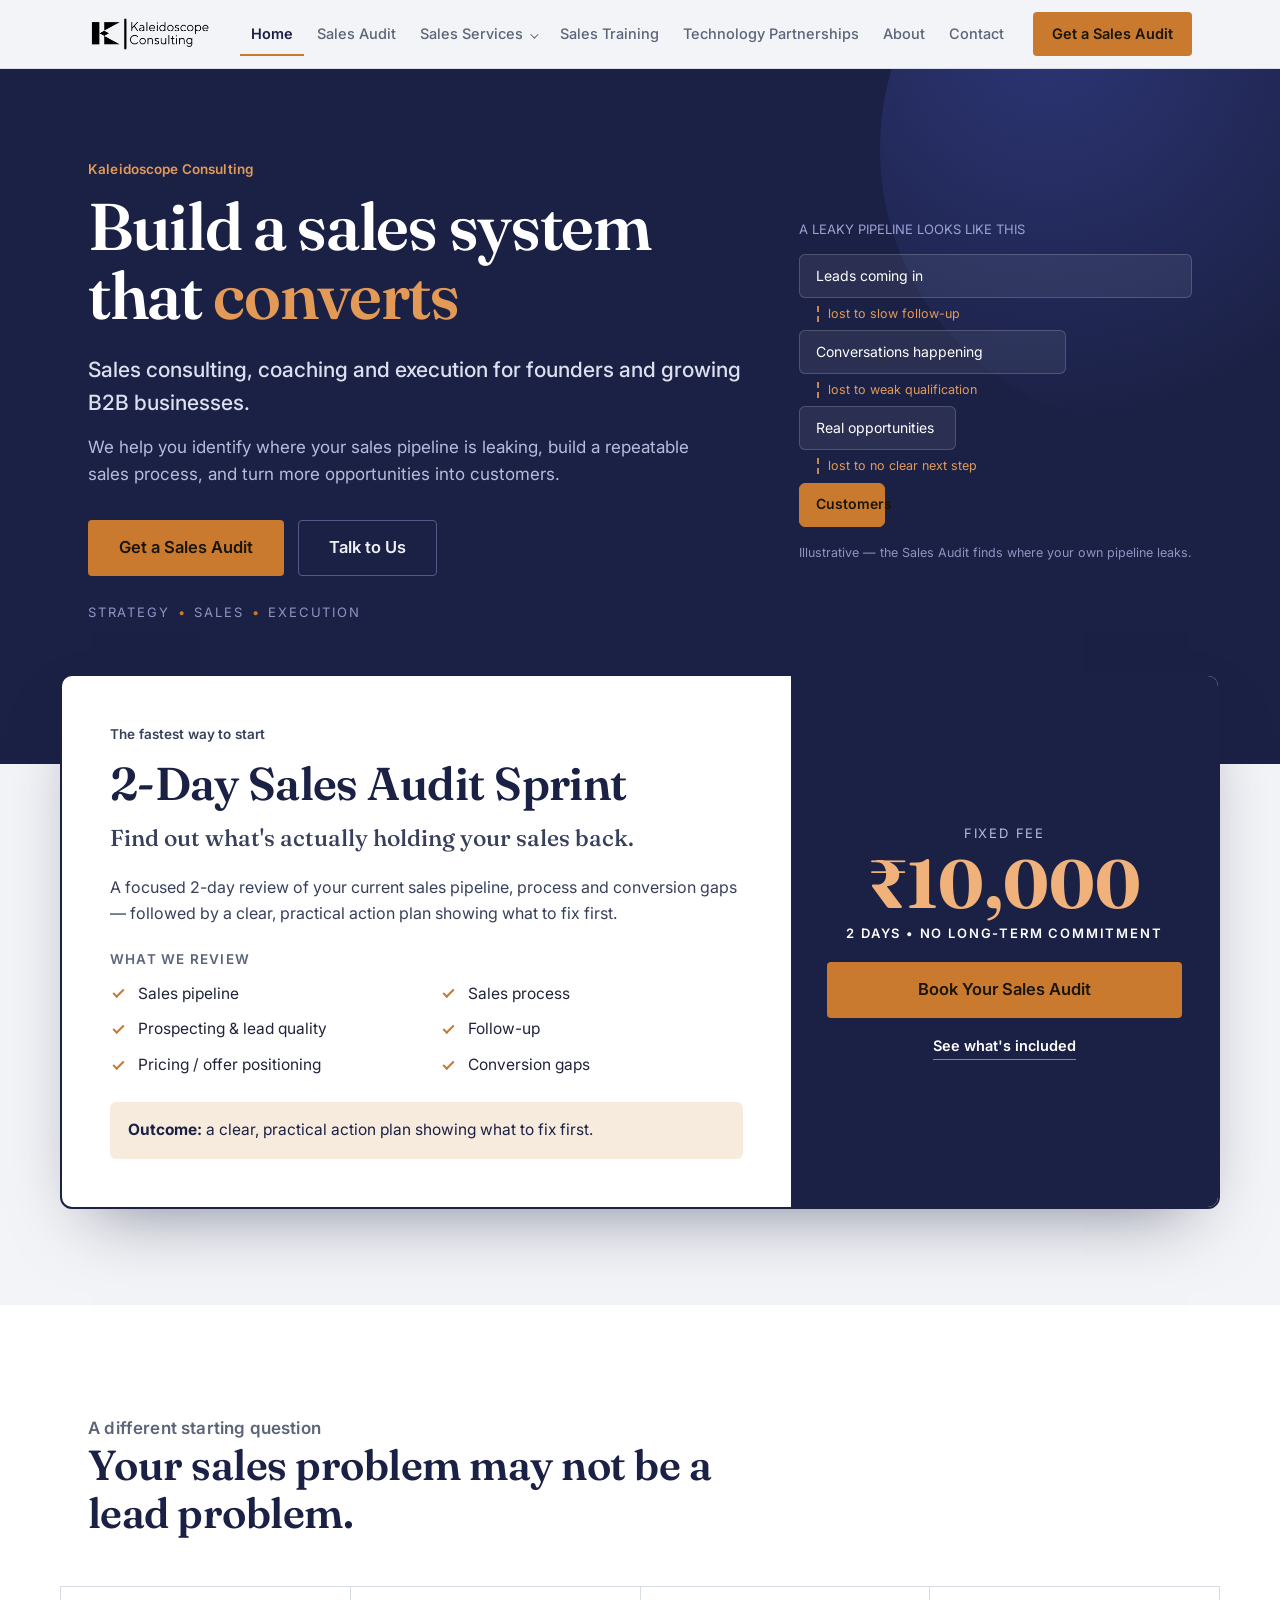
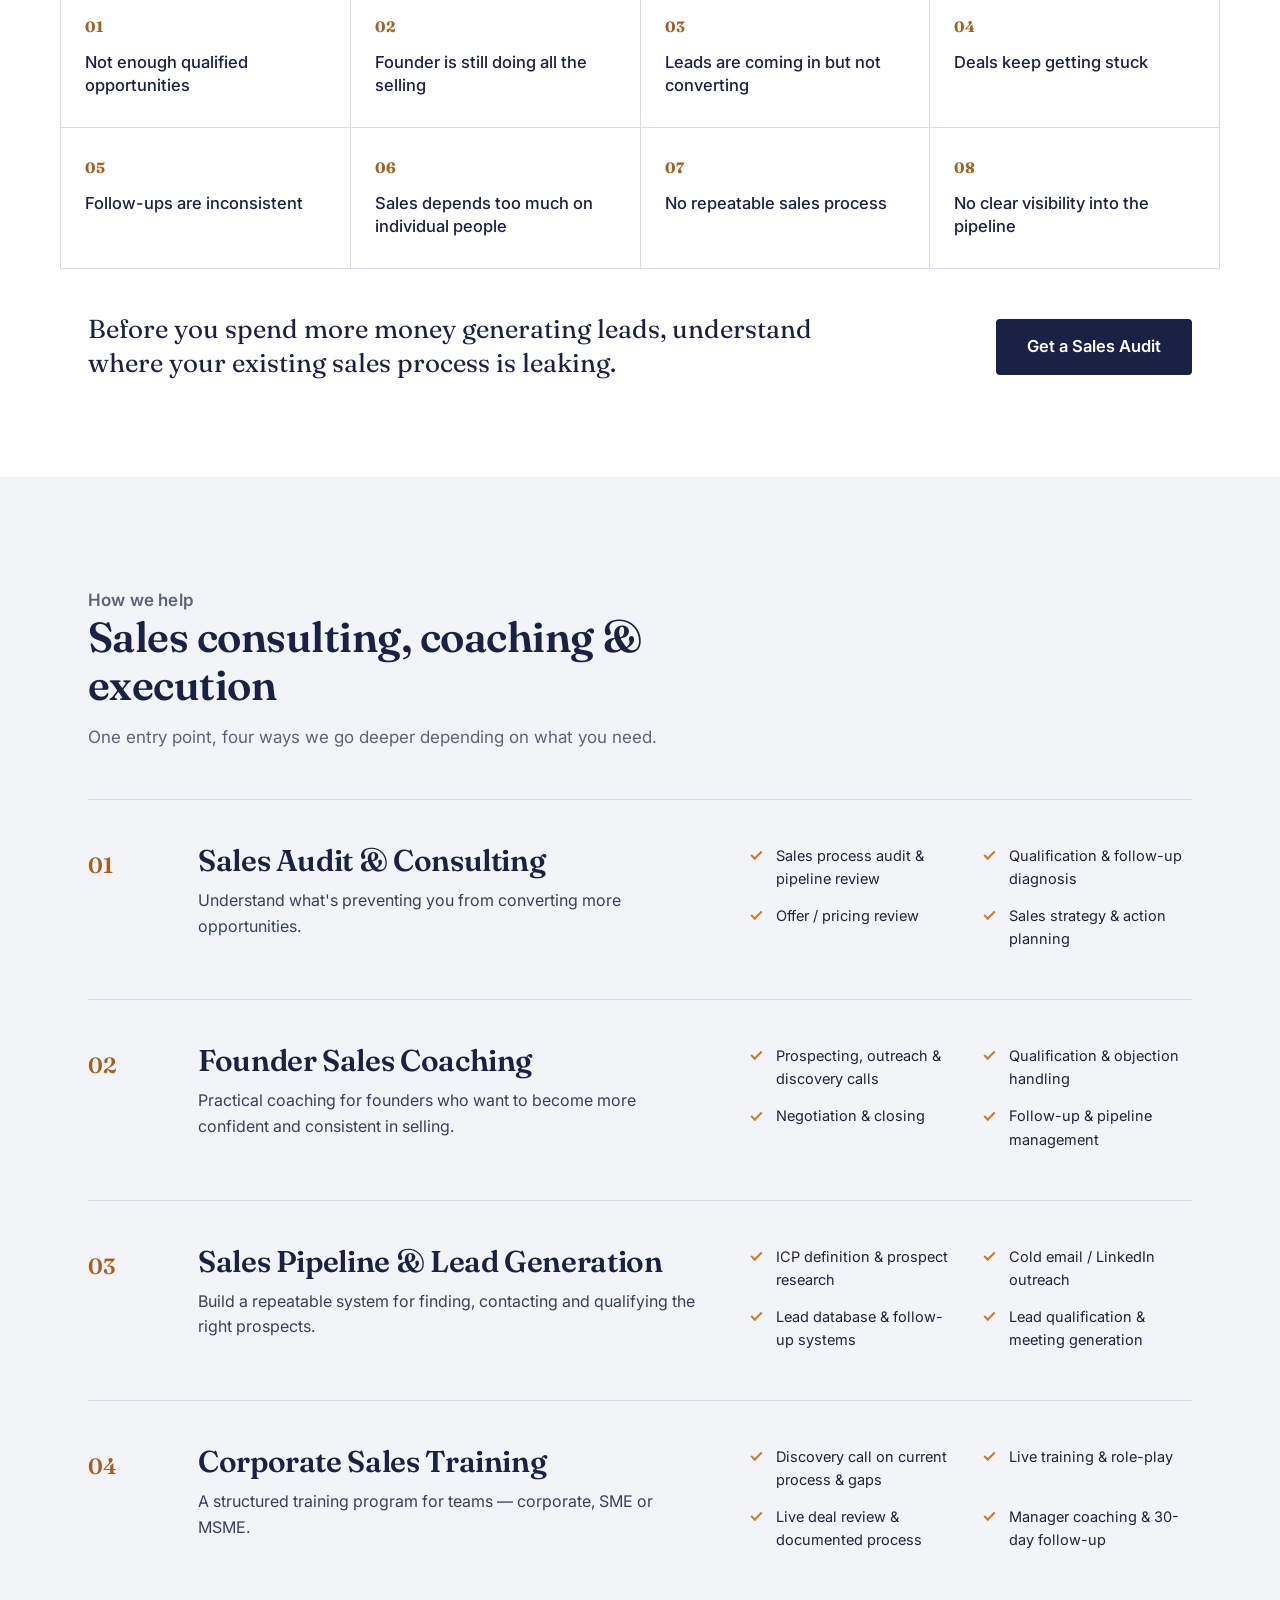
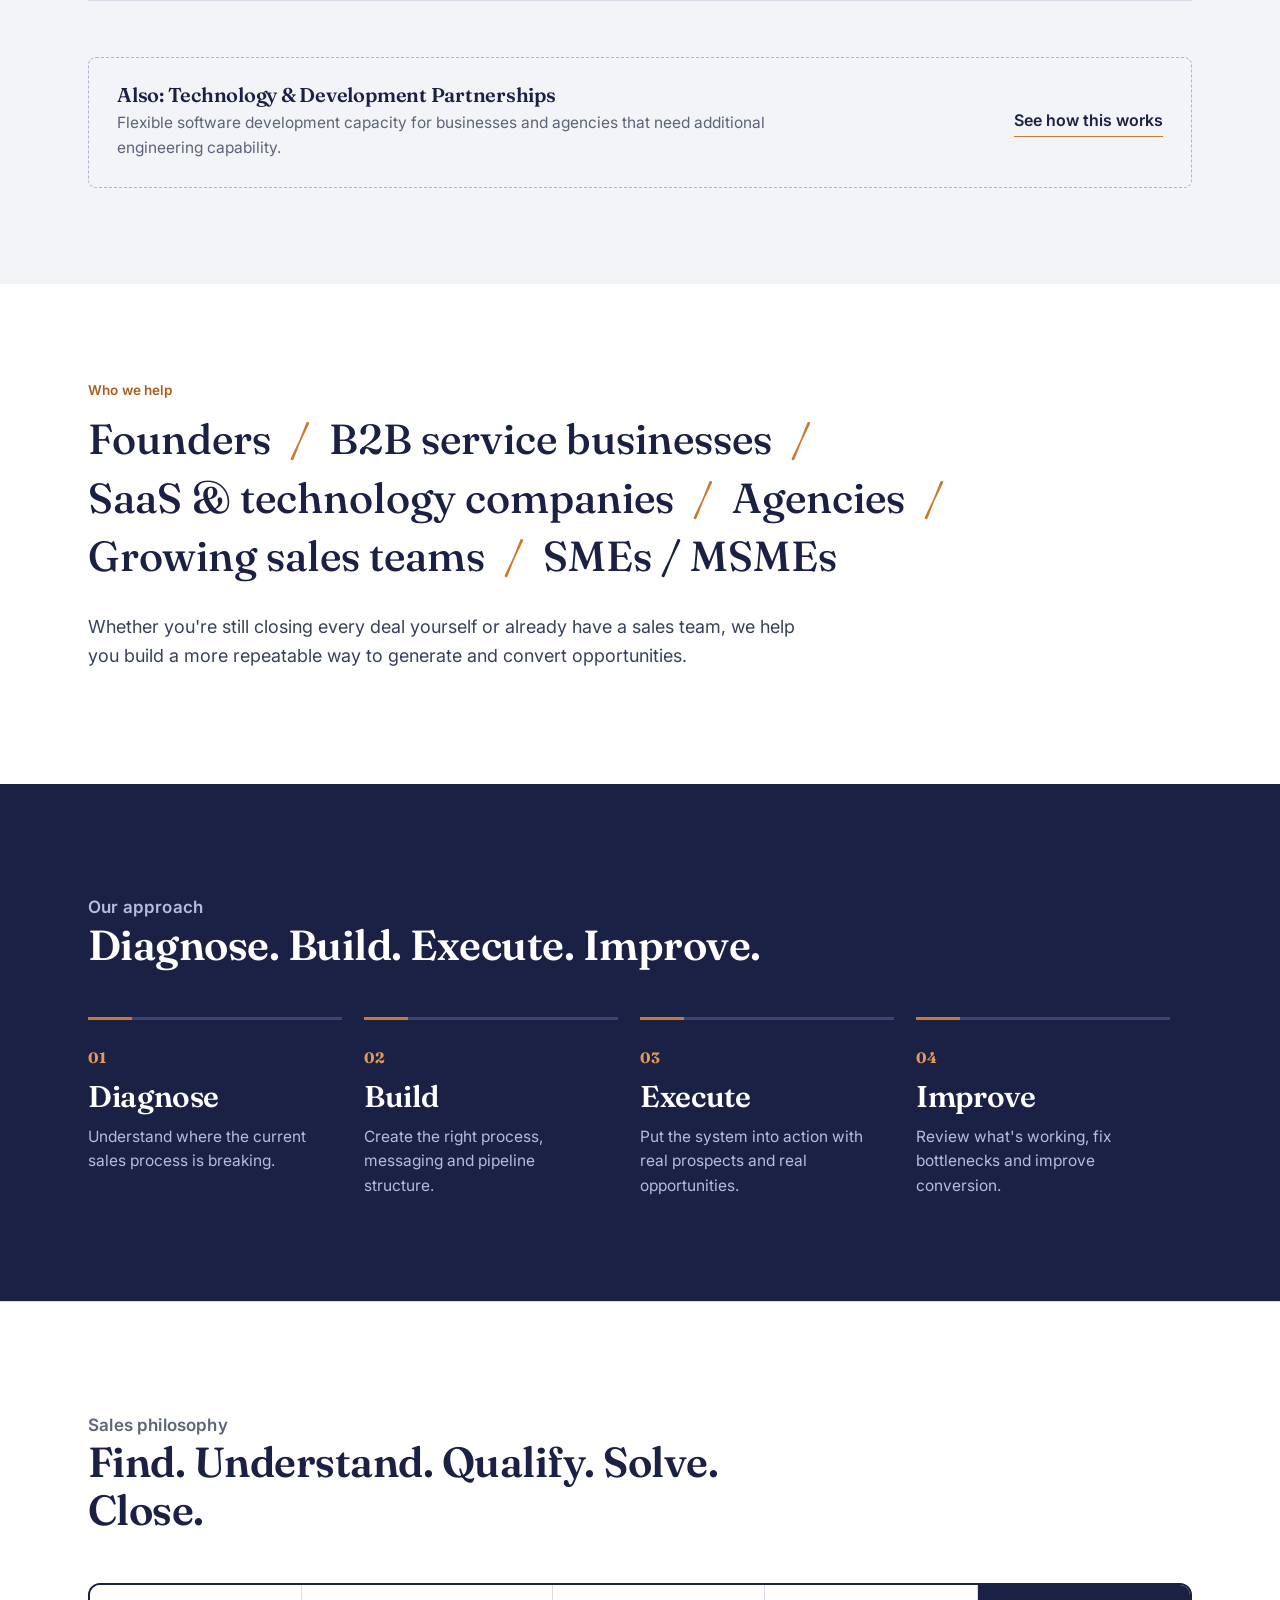
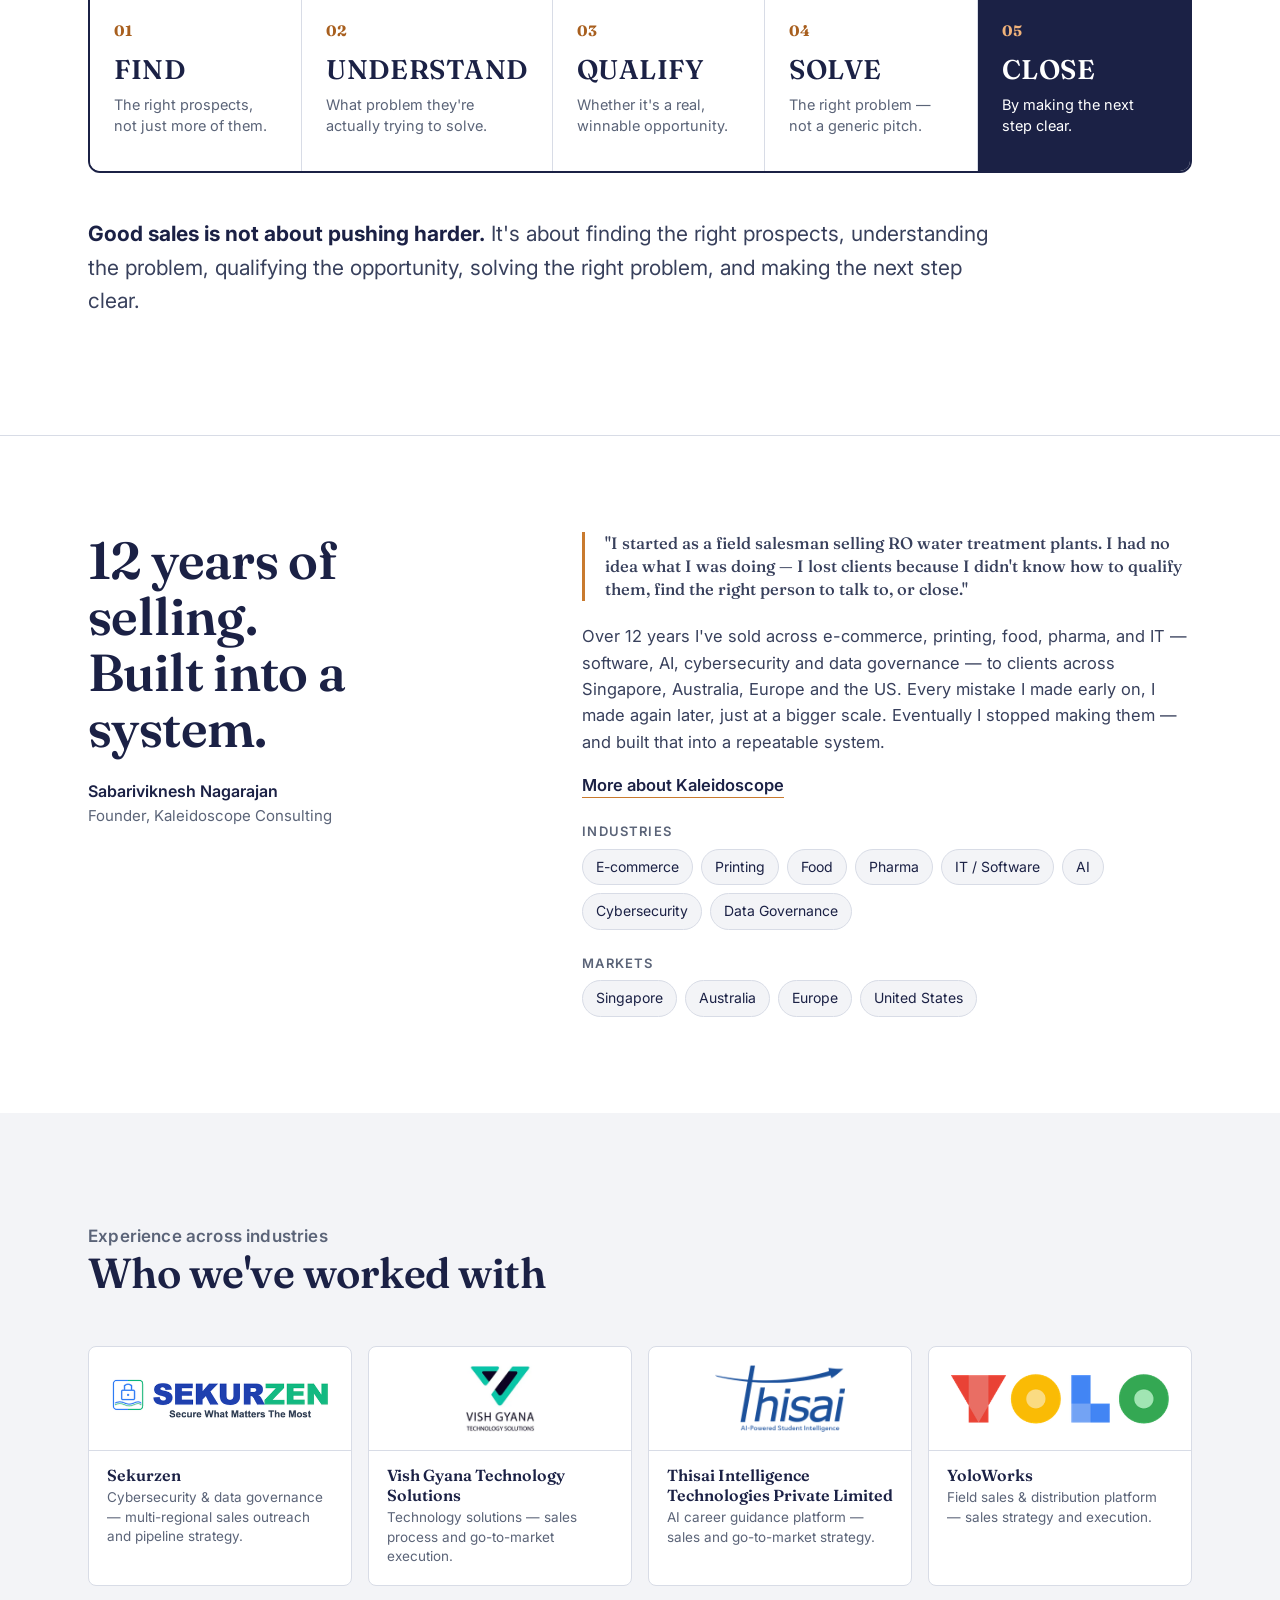
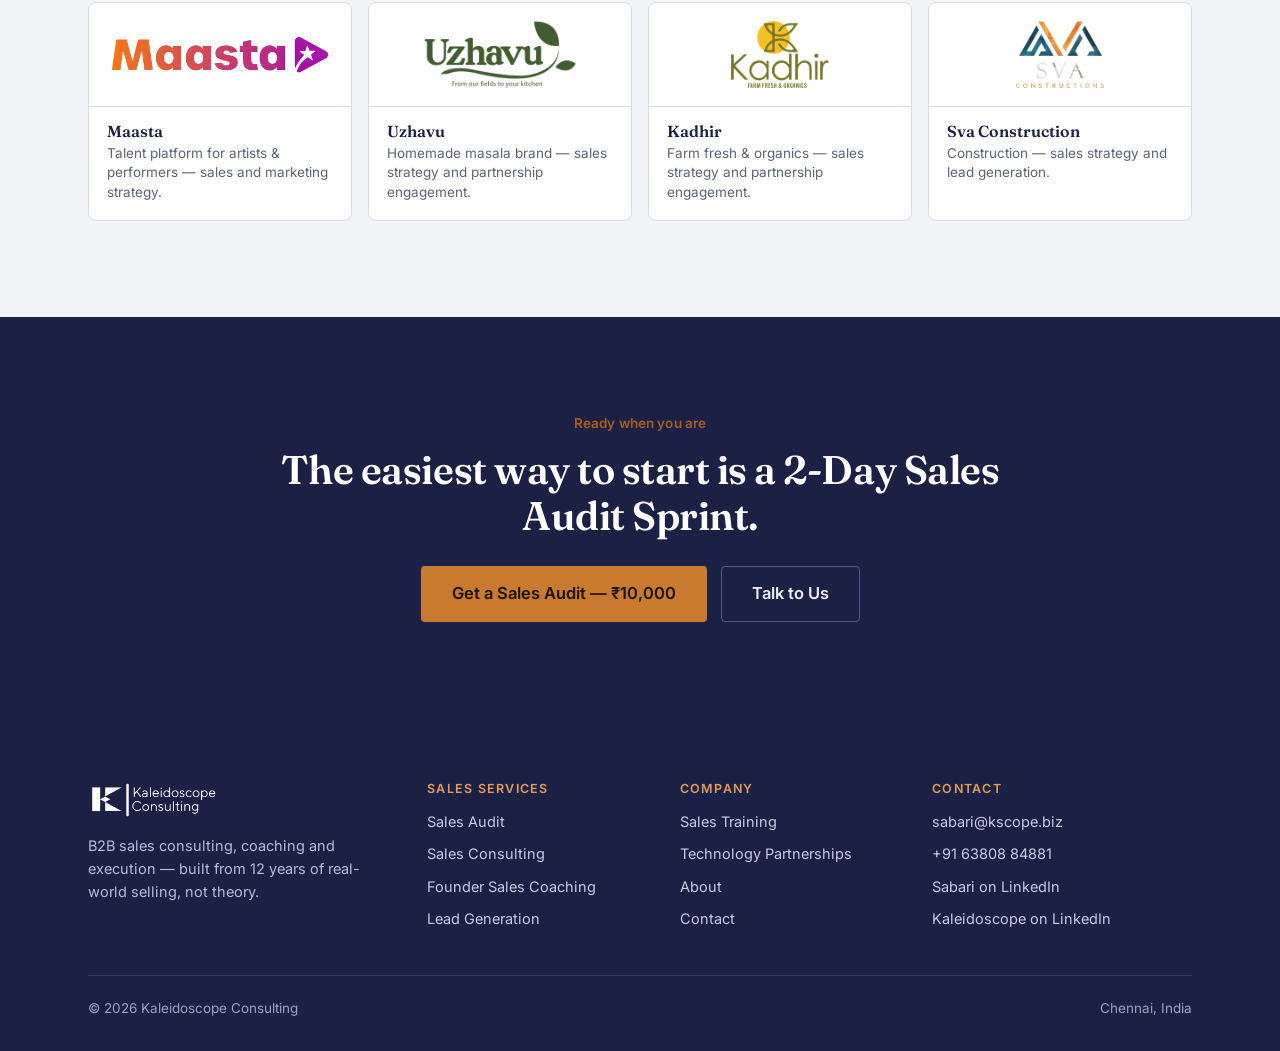
==== commit ca1fc9c2: "v02" ====
--- a/index.html
+++ b/index.html
@@ -61,11 +61,11 @@
     <div class="pipe" aria-hidden="true">
       <p class="pipe__label">A LEAKY PIPELINE LOOKS LIKE THIS</p>
       <div class="pipe__bar" style="--w:100%">Leads coming in</div>
-      <div class="pipe__leak" style="--x:38%"><span>lost to slow follow-up</span></div>
+      <div class="pipe__leak"><span>lost to slow follow-up</span></div>
       <div class="pipe__bar" style="--w:68%">Conversations happening</div>
-      <div class="pipe__leak" style="--x:60%"><span>lost to weak qualification</span></div>
+      <div class="pipe__leak"><span>lost to weak qualification</span></div>
       <div class="pipe__bar" style="--w:40%">Real opportunities</div>
-      <div class="pipe__leak" style="--x:75%"><span>lost to no clear next step</span></div>
+      <div class="pipe__leak"><span>lost to no clear next step</span></div>
       <div class="pipe__bar is-end" style="--w:22%">Customers</div>
       <p class="pipe__note">Illustrative — the Sales Audit finds where your own pipeline leaks.</p>
     </div>
--- a/assets/styles.css
+++ b/assets/styles.css
@@ -131,12 +131,9 @@
 .pipe__label{font-size:13px; color:#9AA2D6; margin:0 0 14px;}
 .pipe__bar{height:44px; width:var(--w); border-radius:6px; background:rgba(255,255,255,.07); border:1px solid rgba(255,255,255,.17); display:flex; align-items:center; padding:0 16px; font-size:14px; color:#fff;}
 .pipe__bar.is-end{background:var(--amber); border-color:var(--amber); color:#1B1508; font-weight:600;}
-.pipe__leak{height:24px; position:relative;}
-.pipe__leak::before{content:""; position:absolute; left:var(--x); top:0; bottom:0; border-left:2px dashed rgba(227,154,87,.85);}
-.pipe__leak span{position:absolute; left:calc(var(--x) + 10px); top:50%; transform:translateY(-50%); font-size:12px; color:#E39A57; white-space:nowrap; max-width:calc(100% - var(--x) - 10px);}
-@media (max-width:480px){
-  .pipe__leak span{white-space:normal; line-height:1.3; font-size:11.5px; max-width:min(150px, calc(100% - var(--x) - 10px));}
-}
+.pipe__leak{display:flex; align-items:center; gap:9px; padding:8px 0 8px 18px; margin:0;}
+.pipe__leak::before{content:""; width:0; height:16px; border-left:2px dashed rgba(227,154,87,.85); flex-shrink:0;}
+.pipe__leak span{font-size:12.5px; color:#E39A57; line-height:1.3;}
 .pipe__note{font-size:12.5px; color:#8E95C4; margin:16px 0 0;}
 @media (max-width:980px){ .pipe{margin-left:0; max-width:460px;} }
 
@@ -226,6 +223,7 @@
 /* ---------- founder ---------- */
 .founder-grid{display:grid; grid-template-columns:.9fr 1.3fr; gap:clamp(32px,6vw,72px); align-items:start;}
 .founder-grid h2{font-size:clamp(32px,4.4vw,52px); line-height:1.08;}
+.founder-photo{width:100%; max-width:280px; aspect-ratio:4/5; object-fit:cover; border-radius:10px; margin:0 0 24px; border:1px solid var(--line);}
 .founder-name{margin:22px 0 0; font-weight:600; color:var(--ink);}
 .founder-role{margin:0; color:var(--slate); font-size:15px;}
 .founder-quote{font-family:'Fraunces',Georgia,serif; font-size:clamp(21px,2.2vw,25px); line-height:1.4; color:var(--ink); font-weight:500; margin:0 0 22px; padding-left:20px; border-left:3px solid var(--amber);}
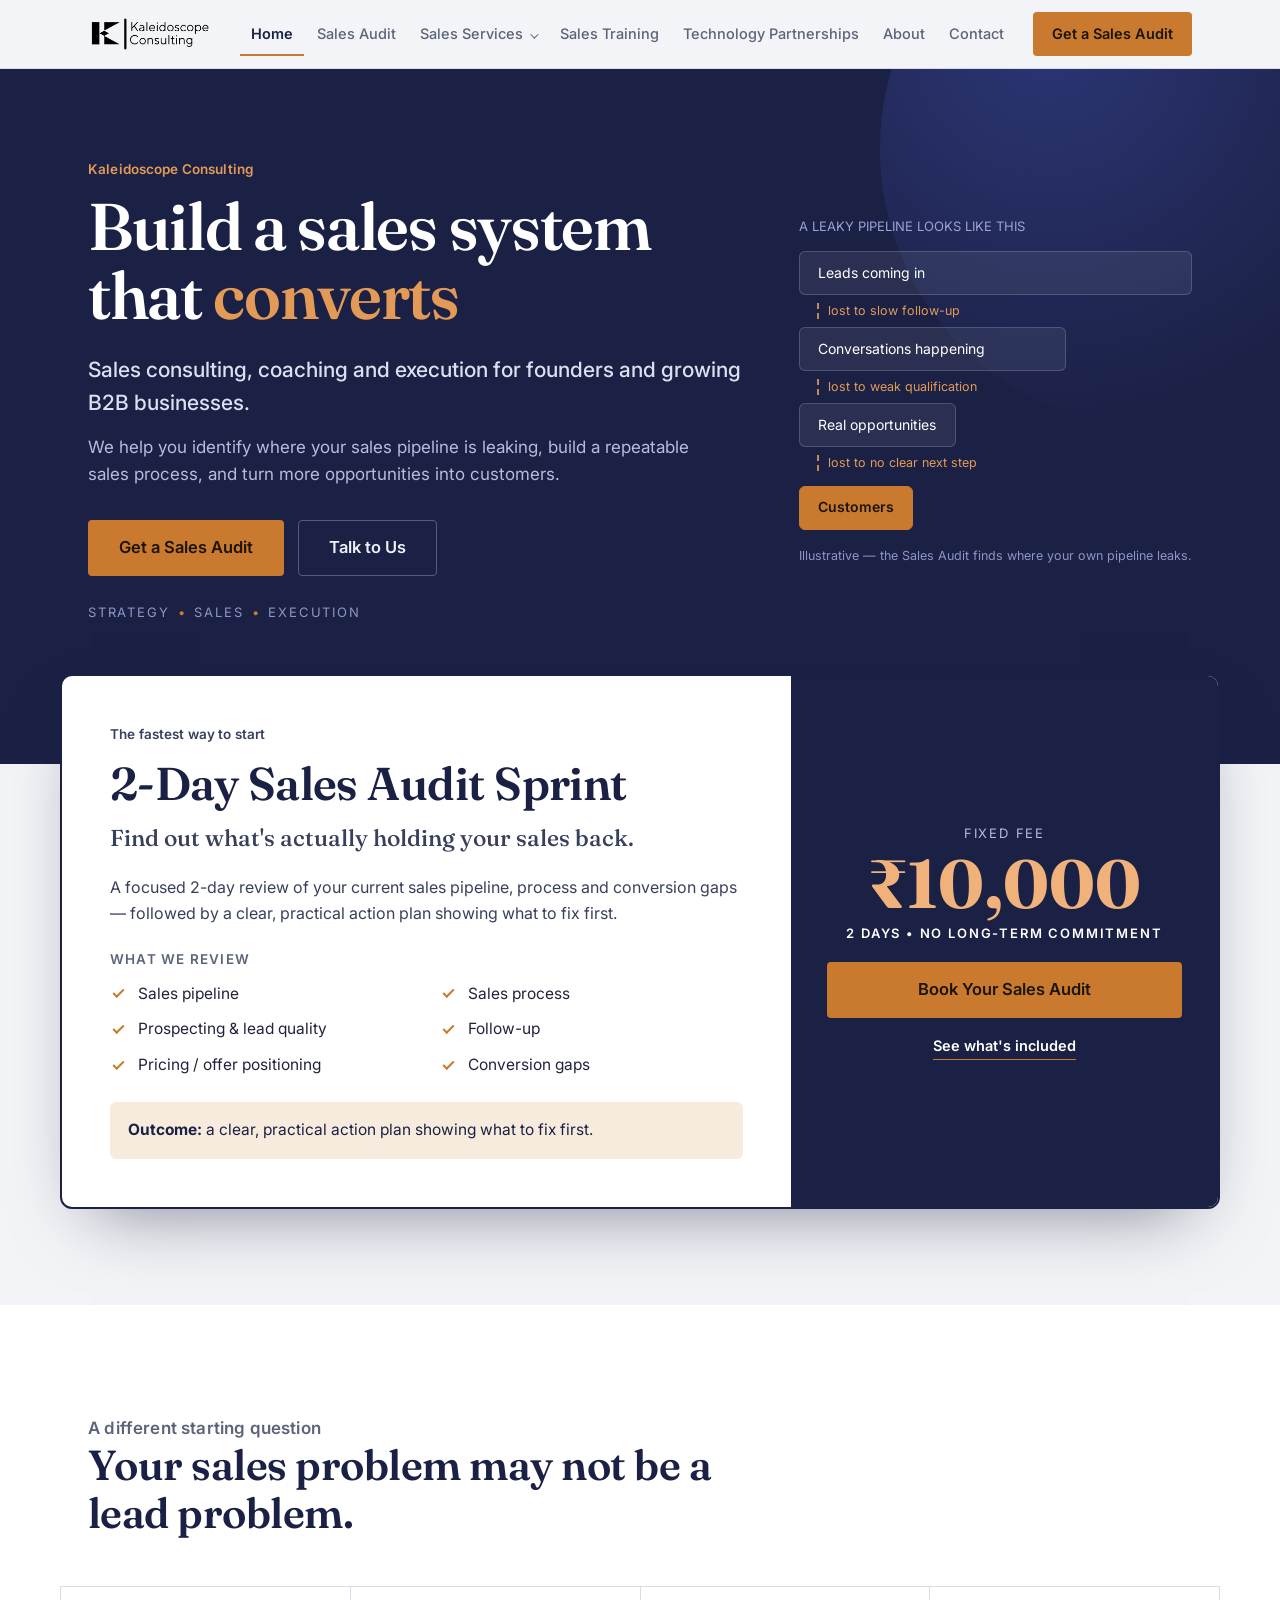
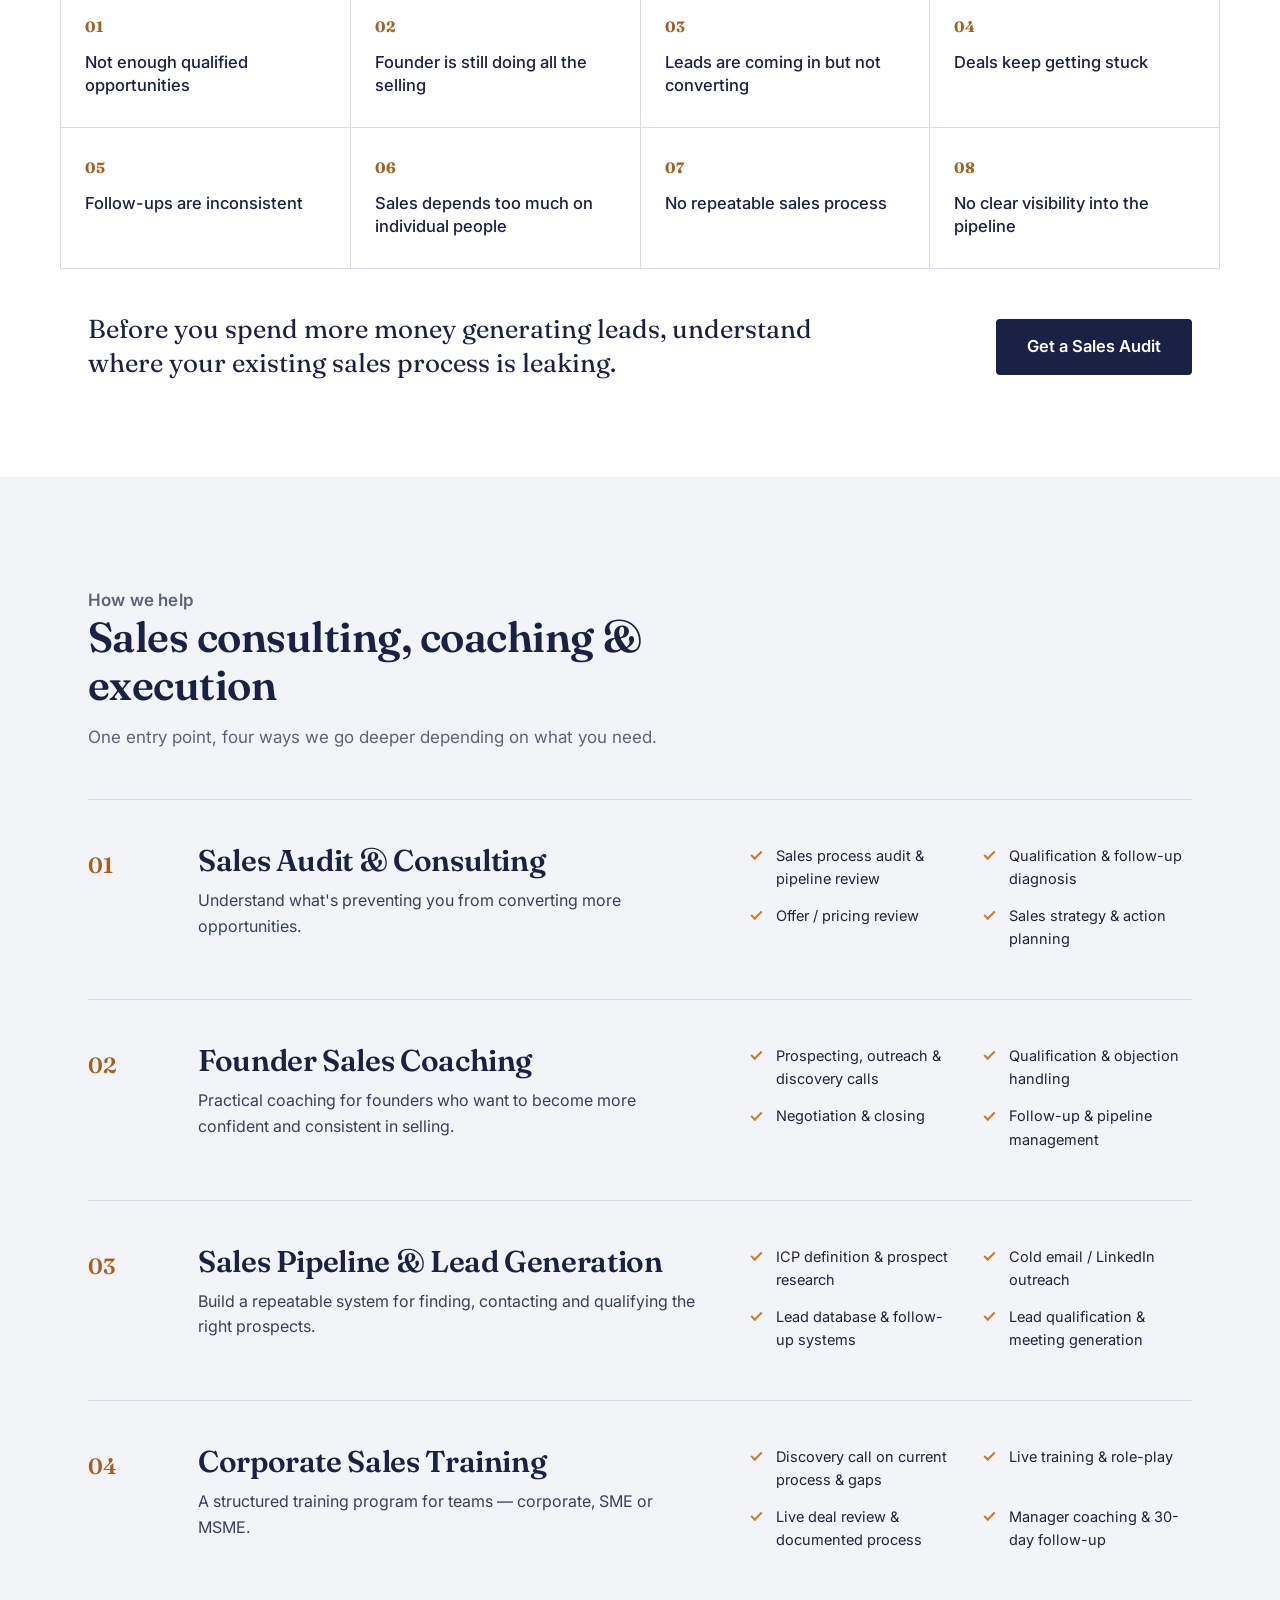
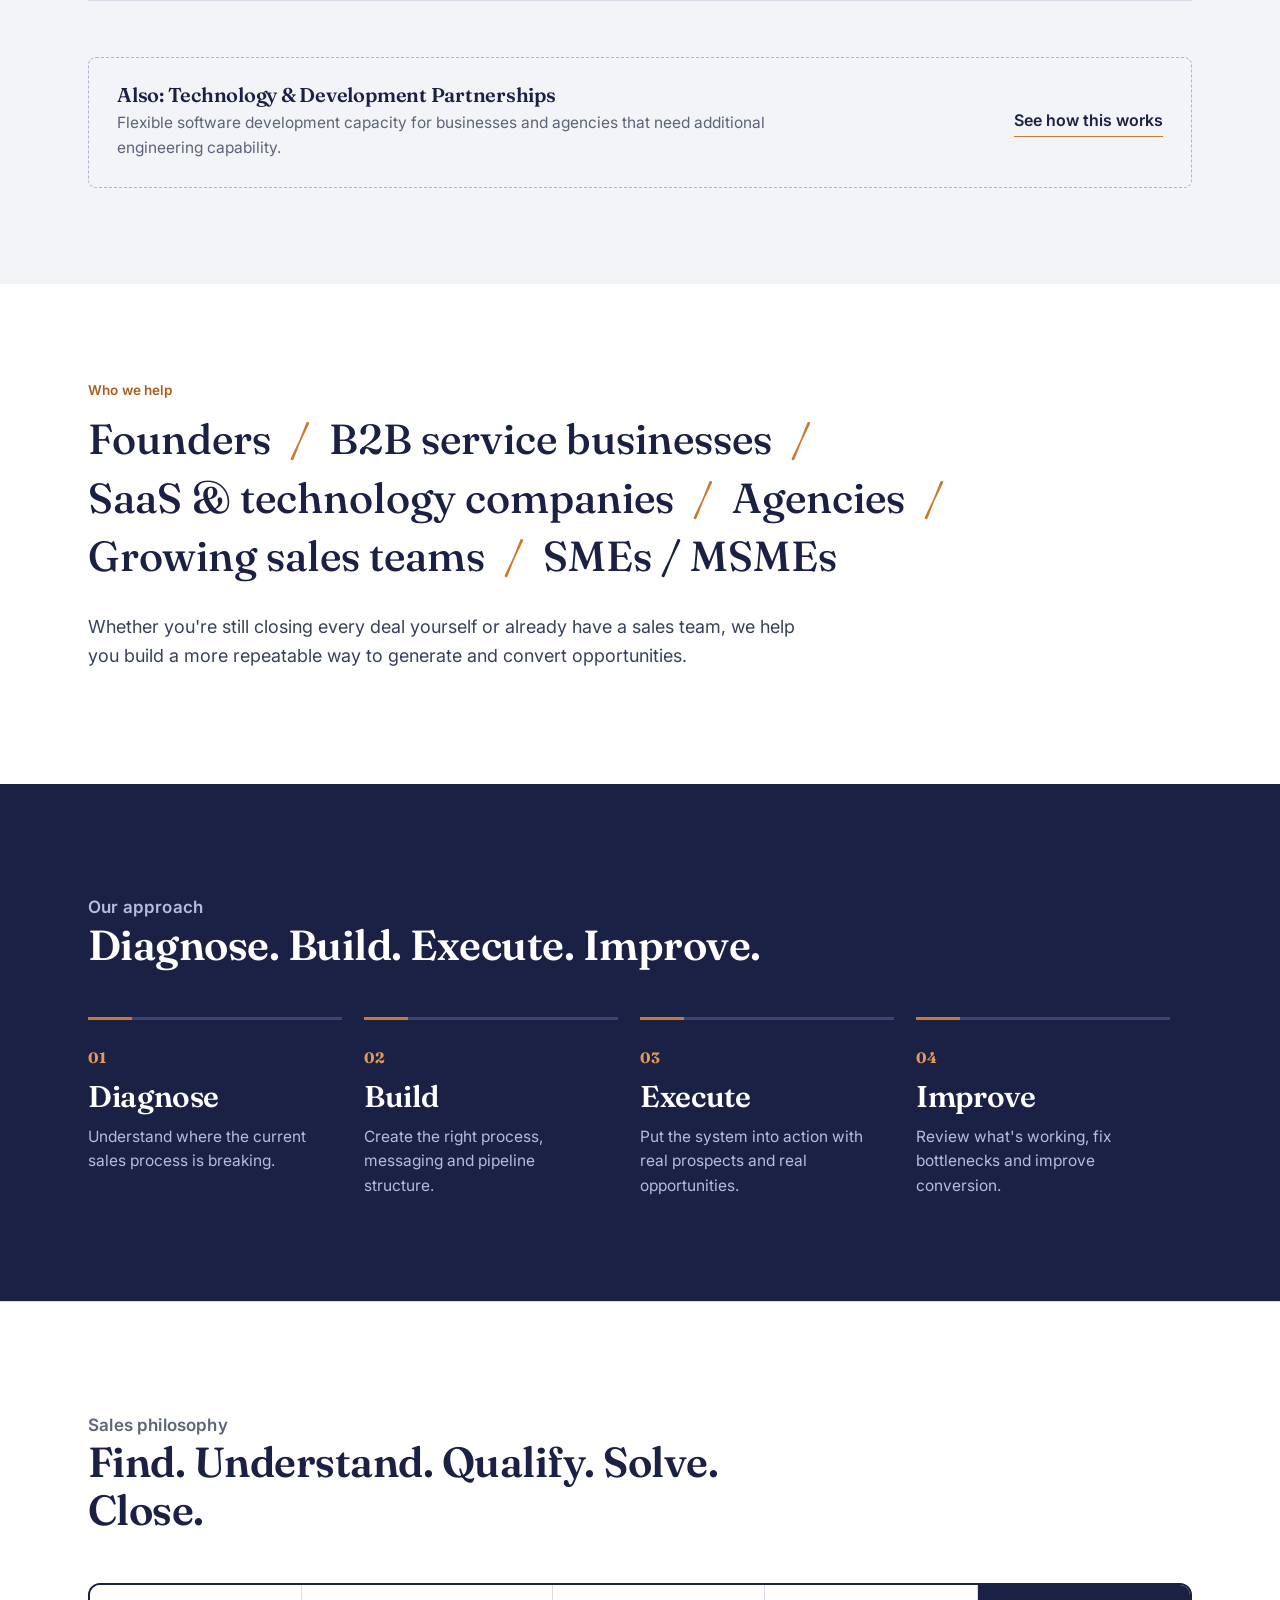
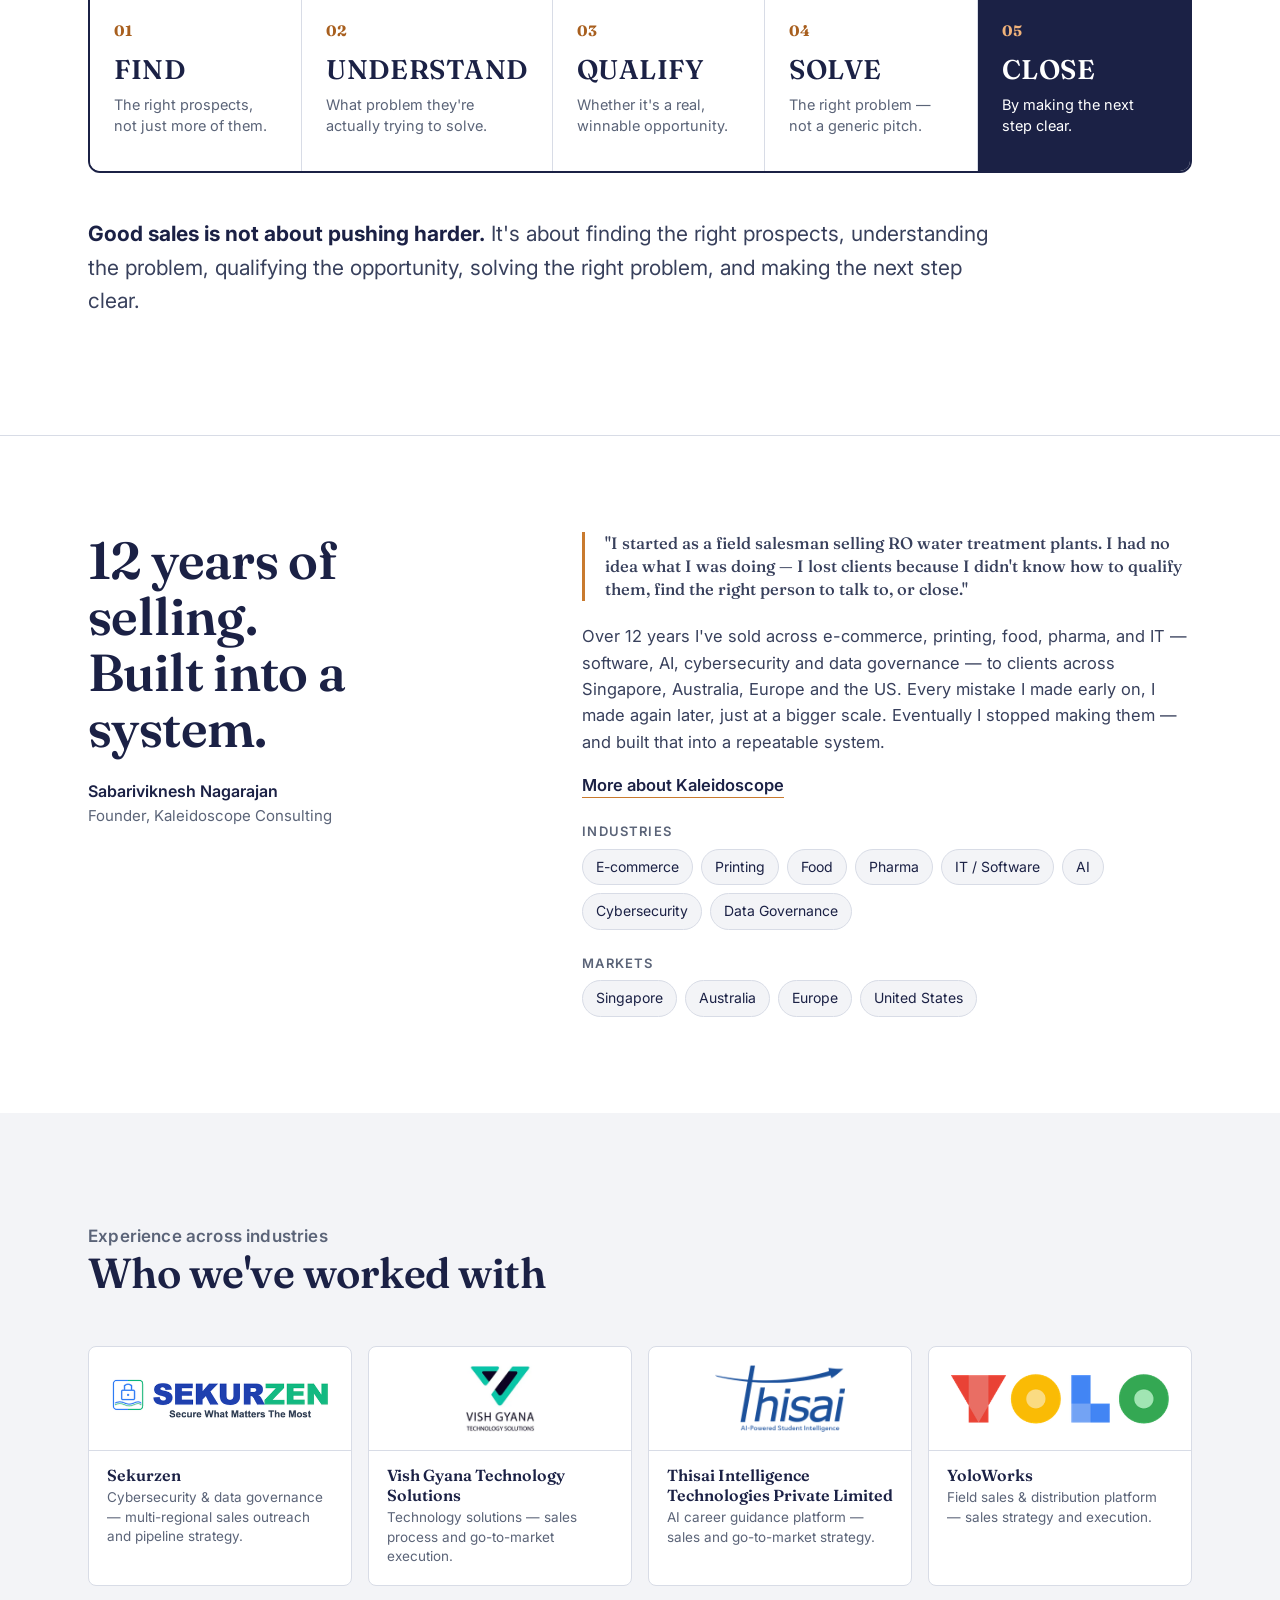
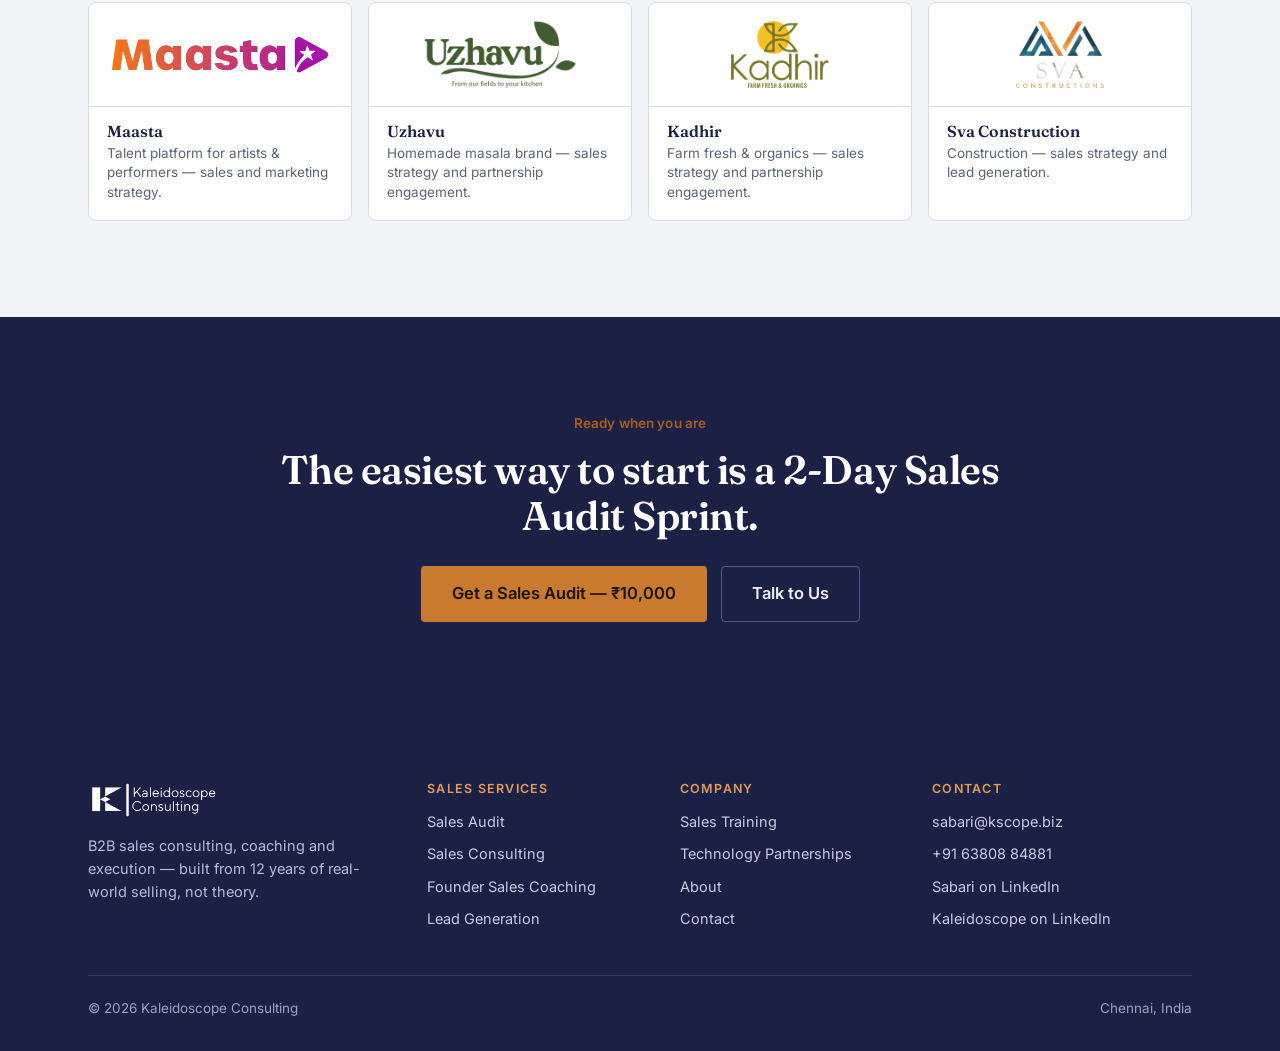
==== commit 73e01c2e: "CSS changes" ====
--- a/index.html
+++ b/index.html
@@ -15,7 +15,7 @@
 <link rel="preconnect" href="https://fonts.googleapis.com">
 <link rel="preconnect" href="https://fonts.gstatic.com" crossorigin>
 <link href="https://fonts.googleapis.com/css2?family=Fraunces:opsz,wght@9..144,400;9..144,500;9..144,600;9..144,700&family=Inter:wght@400;500;600;700&display=swap" rel="stylesheet">
-<link rel="stylesheet" href="assets/styles.css" />
+<link rel="stylesheet" href="assets/styles.css?v=1791196353" />
 </head>
 <body>
 <a class="skip-link" href="#main">Skip to content</a>
@@ -336,6 +336,6 @@
     </div>
   </div>
 </footer>
-<script src="assets/site.js"></script>
+<script src="assets/site.js?v=1791196353"></script>
 </body>
 </html>
--- a/assets/styles.css
+++ b/assets/styles.css
@@ -129,11 +129,11 @@
 /* pipeline illustration (no data, purely illustrative) */
 .pipe{max-width:400px; margin-left:auto; width:100%;}
 .pipe__label{font-size:13px; color:#9AA2D6; margin:0 0 14px;}
-.pipe__bar{height:44px; width:var(--w); border-radius:6px; background:rgba(255,255,255,.07); border:1px solid rgba(255,255,255,.17); display:flex; align-items:center; padding:0 16px; font-size:14px; color:#fff;}
-.pipe__bar.is-end{background:var(--amber); border-color:var(--amber); color:#1B1508; font-weight:600;}
-.pipe__leak{display:flex; align-items:center; gap:9px; padding:8px 0 8px 18px; margin:0;}
+.pipe__bar{height:44px; width:var(--w); min-width:fit-content; border-radius:6px; background:rgba(255,255,255,.07); border:1px solid rgba(255,255,255,.17); display:flex; align-items:center; padding:0 18px; font-size:14px; color:#fff; white-space:nowrap;}
+.pipe__bar.is-end{background:var(--amber); border-color:var(--amber); color:#1B1508; font-weight:600; margin-top:6px;}
+.pipe__leak{display:flex; align-items:center; gap:9px; padding:8px 0 8px 18px; margin:0; max-width:100%;}
 .pipe__leak::before{content:""; width:0; height:16px; border-left:2px dashed rgba(227,154,87,.85); flex-shrink:0;}
-.pipe__leak span{font-size:12.5px; color:#E39A57; line-height:1.3;}
+.pipe__leak span{font-size:12.5px; color:#E39A57; line-height:1.3; min-width:0; flex:1 1 auto; overflow-wrap:break-word;}
 .pipe__note{font-size:12.5px; color:#8E95C4; margin:16px 0 0;}
 @media (max-width:980px){ .pipe{margin-left:0; max-width:460px;} }
 
